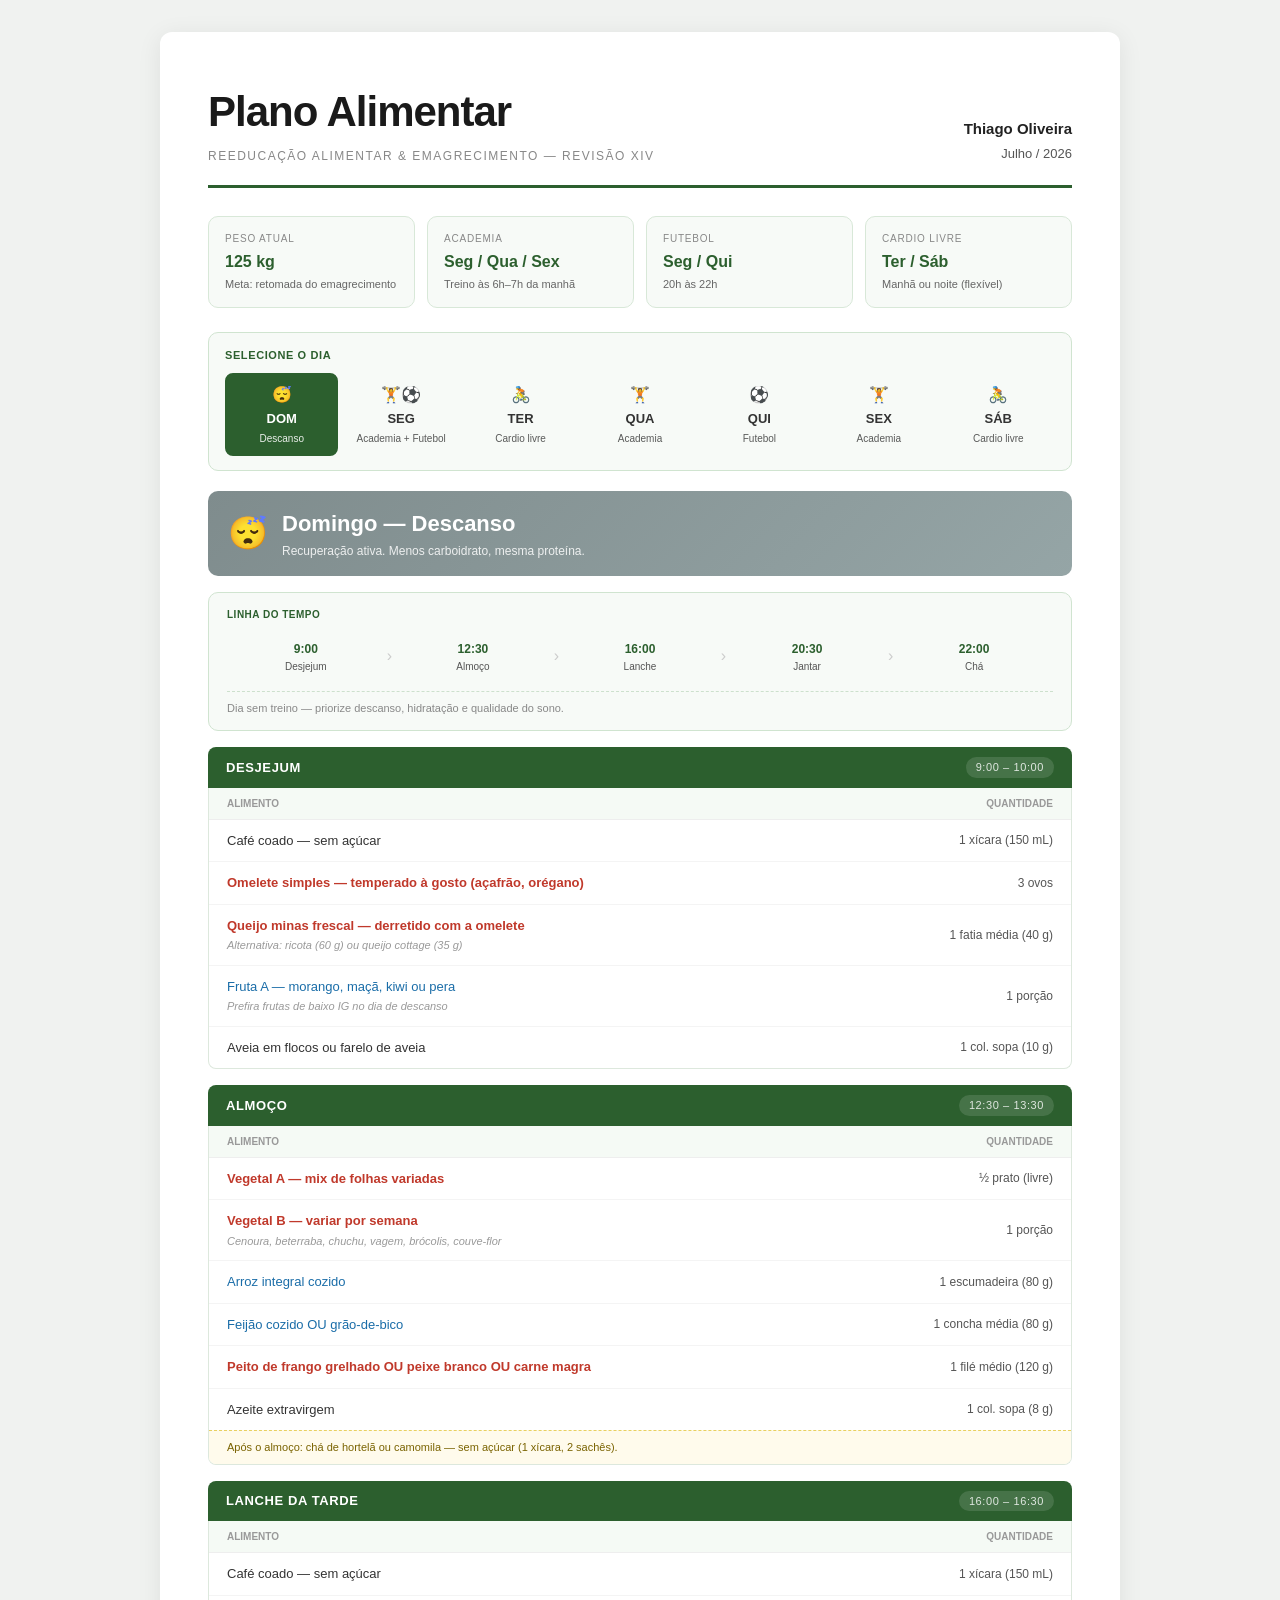
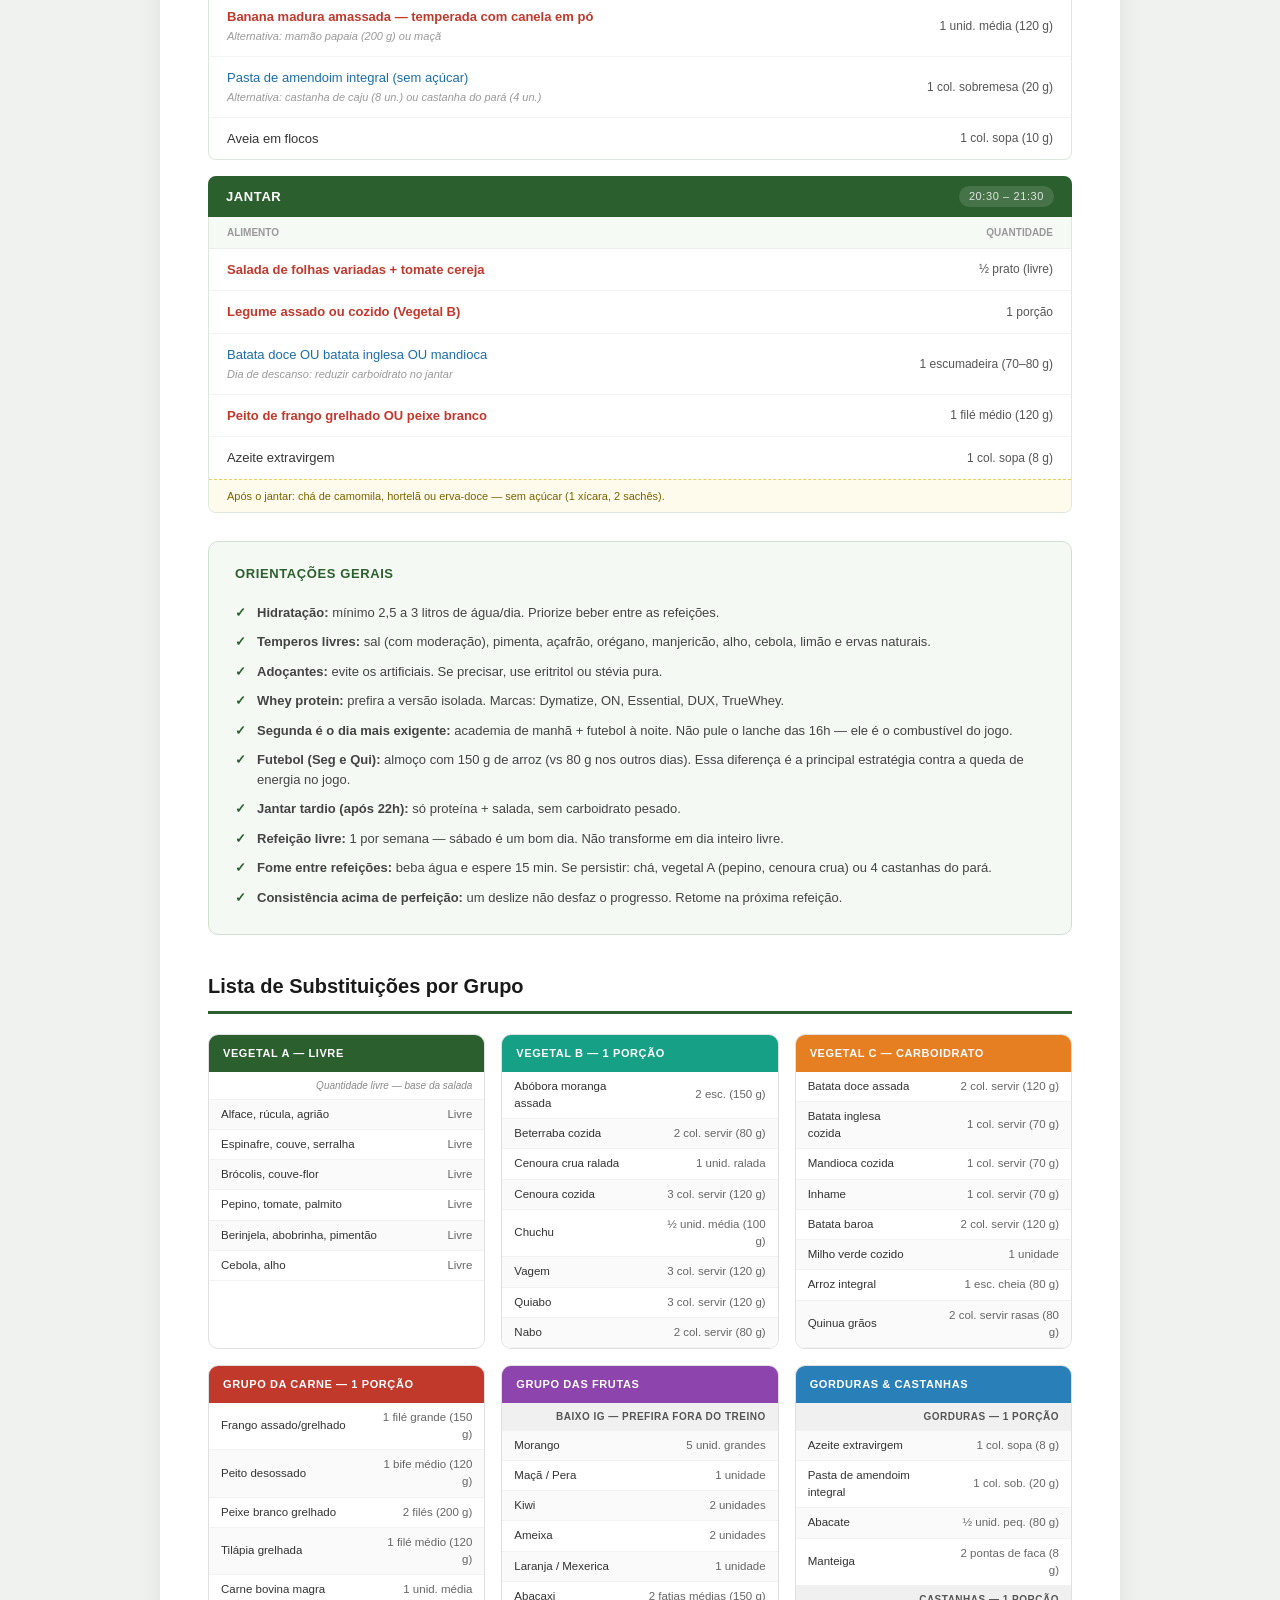
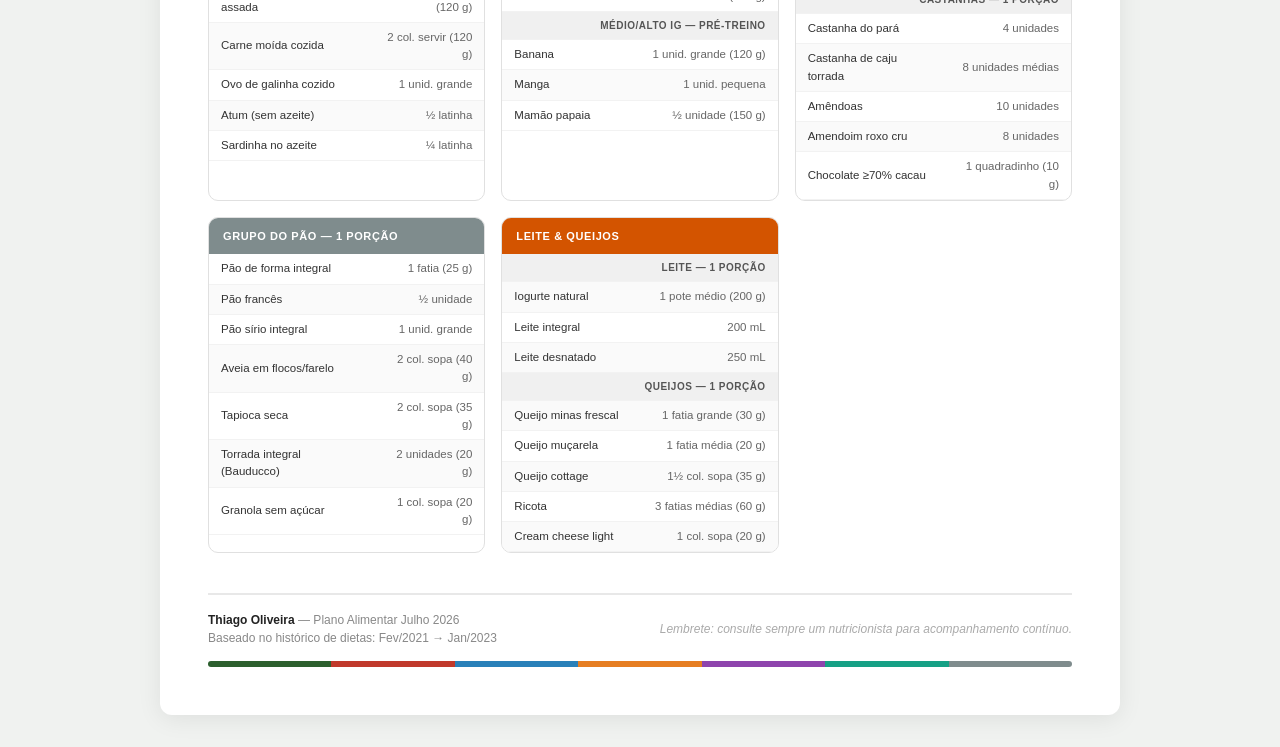
==== plano-alimentar-jul2026.html @ 93df1508 "feat(bitTier): update lock" ====
<!DOCTYPE html>
<html lang="pt-BR">
<head>
    <meta charset="UTF-8">
    <meta name="viewport" content="width=device-width, initial-scale=1.0">
    <title>Plano Alimentar – Thiago Oliveira – Julho 2026</title>
    <style>
        * { margin: 0; padding: 0; box-sizing: border-box; }

        body {
            font-family: 'Segoe UI', Arial, sans-serif;
            background: #f0f2f0;
            color: #333;
            line-height: 1.5;
        }

        .page {
            max-width: 960px;
            margin: 32px auto;
            background: #fff;
            padding: 48px;
            border-radius: 12px;
            box-shadow: 0 4px 24px rgba(0,0,0,0.08);
        }

        /* ── Header ── */
        .header {
            display: flex;
            justify-content: space-between;
            align-items: flex-end;
            padding-bottom: 20px;
            border-bottom: 3px solid #2c5f2e;
            margin-bottom: 28px;
        }
        .header h1 { font-size: 42px; font-weight: 800; color: #1a1a1a; letter-spacing: -1px; }
        .header .sub { font-size: 12px; color: #888; text-transform: uppercase; letter-spacing: 1.5px; margin-top: 4px; }
        .header-right { text-align: right; font-size: 13px; color: #555; line-height: 1.8; }
        .header-right strong { color: #222; font-size: 15px; }

        /* ── Info bar ── */
        .info-bar { display: grid; grid-template-columns: repeat(4, 1fr); gap: 12px; margin-bottom: 24px; }
        .info-card { background: #f7faf7; border: 1px solid #d8e8d8; border-radius: 10px; padding: 14px 16px; }
        .info-card .lbl { font-size: 10px; text-transform: uppercase; color: #888; letter-spacing: 0.8px; margin-bottom: 4px; }
        .info-card .val { font-size: 16px; font-weight: 700; color: #2c5f2e; }
        .info-card .val-sub { font-size: 11px; color: #666; margin-top: 2px; }

        /* ── Semana visual ── */
        .semana {
            background: #f7faf7;
            border: 1px solid #d0e4d0;
            border-radius: 10px;
            padding: 14px 16px;
            margin-bottom: 20px;
            font-size: 12px;
        }
        .semana-title { font-weight: 700; color: #2c5f2e; text-transform: uppercase; letter-spacing: 0.6px; margin-bottom: 10px; font-size: 11px; }
        .semana-grid { display: grid; grid-template-columns: repeat(7, 1fr); gap: 6px; }
        .semana-dia {
            text-align: center;
            padding: 8px 4px;
            border-radius: 8px;
            cursor: pointer;
            border: 2px solid transparent;
            transition: all 0.15s;
        }
        .semana-dia:hover { background: #e8f5e9; }
        .semana-dia.active { background: #2c5f2e; color: #fff; border-color: #2c5f2e; }
        .semana-dia.today:not(.active) { border-color: #2c5f2e; }
        .semana-dia .sd-nome { font-weight: 700; font-size: 13px; }
        .semana-dia .sd-tipo { font-size: 10px; margin-top: 2px; opacity: 0.8; }
        .semana-dia .sd-icon { font-size: 16px; margin-bottom: 2px; }
        .semana-dia.active .sd-tipo { opacity: 0.9; }

        /* ── Day plan ── */
        .day-plan { display: none; }
        .day-plan.active { display: block; }

        .day-header {
            display: flex;
            align-items: center;
            gap: 14px;
            padding: 16px 20px;
            border-radius: 10px;
            margin-bottom: 16px;
        }
        .day-header .dh-icon { font-size: 32px; }
        .day-header .dh-title { font-size: 22px; font-weight: 800; color: #fff; }
        .day-header .dh-sub { font-size: 12px; color: rgba(255,255,255,0.85); margin-top: 2px; }
        .bg-duplo   { background: linear-gradient(135deg, #1a3f1c, #c0392b); }
        .bg-academia { background: linear-gradient(135deg, #2c5f2e, #1a7a1c); }
        .bg-futebol  { background: linear-gradient(135deg, #e67e22, #c0392b); }
        .bg-cardio   { background: linear-gradient(135deg, #2980b9, #16a085); }
        .bg-descanso { background: linear-gradient(135deg, #7f8c8d, #95a5a6); }

        /* ── Timeline ── */
        .timeline {
            background: #f7faf7;
            border: 1px solid #d0e4d0;
            border-radius: 10px;
            padding: 14px 18px;
            margin-bottom: 16px;
            font-size: 11px;
        }
        .timeline-title { font-weight: 700; color: #2c5f2e; text-transform: uppercase; letter-spacing: 0.5px; margin-bottom: 10px; font-size: 10px; }
        .timeline-row { display: flex; align-items: stretch; flex-wrap: wrap; gap: 0; }
        .tl-item { flex: 1; min-width: 80px; text-align: center; padding: 8px 4px; }
        .tl-item .tl-hora { font-weight: 700; color: #2c5f2e; font-size: 12px; }
        .tl-item .tl-label { font-size: 10px; color: #555; margin-top: 2px; line-height: 1.3; }
        .tl-item.destaque { background: #fff3e0; border-radius: 8px; }
        .tl-item.destaque .tl-hora { color: #e67e22; }
        .tl-item.jogo { background: #fce4ec; border-radius: 8px; }
        .tl-item.jogo .tl-hora { color: #c0392b; }
        .tl-sep { display: flex; align-items: center; color: #ccc; font-size: 16px; padding: 0 2px; }
        .timeline-warn { margin-top: 10px; padding-top: 8px; border-top: 1px dashed #cde0cd; font-size: 11px; color: #888; }

        /* ── Section title ── */
        .sec-title {
            background: #2c5f2e;
            color: #fff;
            padding: 10px 18px;
            font-size: 13px;
            font-weight: 700;
            text-transform: uppercase;
            letter-spacing: 0.6px;
            border-radius: 8px 8px 0 0;
            margin-top: 16px;
            display: flex;
            justify-content: space-between;
            align-items: center;
        }
        .sec-title.laranja { background: #e67e22; }
        .sec-title.azul    { background: #1565a0; }
        .sec-title.escuro  { background: #1a3f1c; }
        .sec-title .timing {
            font-size: 11px; font-weight: 400; opacity: 0.85;
            background: rgba(255,255,255,0.15); padding: 2px 10px; border-radius: 12px;
        }

        /* ── Meal block ── */
        .meal { border: 1px solid #dde8dd; border-top: none; border-radius: 0 0 8px 8px; overflow: hidden; margin-bottom: 2px; }
        .meal table { width: 100%; border-collapse: collapse; }
        .meal table thead tr { background: #f5faf5; }
        .meal table th { font-size: 10px; text-transform: uppercase; color: #999; padding: 8px 18px; text-align: left; font-weight: 600; border-bottom: 1px solid #eee; }
        .meal table th.r { text-align: right; }
        .meal table td { padding: 11px 18px; font-size: 13px; border-bottom: 1px solid #f4f4f4; vertical-align: middle; }
        .meal table td.qty { text-align: right; color: #555; white-space: nowrap; font-size: 12px; }
        .meal table td.qty.destaque { color: #c0392b; font-weight: 700; }
        .meal table tbody tr:last-child td { border-bottom: none; }
        .meal table tbody tr:hover { background: #f9fdf9; }

        .hl  { color: #c0392b; font-weight: 600; }
        .alt { color: #1a6da8; }
        .opt { color: #999; font-style: italic; font-size: 11px; display: block; margin-top: 2px; }
        .badge {
            display: inline-block; font-size: 10px; font-weight: 700;
            background: rgba(255,255,255,0.25); color: #fff; padding: 1px 8px;
            border-radius: 10px; margin-left: 6px; vertical-align: middle;
            text-transform: uppercase; letter-spacing: 0.4px;
        }

        .note { font-size: 11px; color: #7a6300; background: #fffbec; border-top: 1px dashed #e8d060; padding: 8px 18px; }
        .note.green { color: #2c5f2e; background: #f0f9f0; border-top-color: #a0d0a0; }
        .note.orange { color: #7a4000; background: #fff3e0; border-top-color: #e8b060; }
        .note.red { color: #7a0000; background: #fff0f0; border-top-color: #e88080; }

        /* ── Obs ── */
        .obs { margin-top: 28px; background: #f4f9f4; border: 1px solid #cfe0cf; border-radius: 10px; padding: 22px 26px; }
        .obs h3 { font-size: 13px; font-weight: 700; text-transform: uppercase; color: #2c5f2e; letter-spacing: 0.6px; margin-bottom: 14px; }
        .obs ul { list-style: none; }
        .obs ul li { font-size: 13px; padding: 5px 0 5px 22px; position: relative; color: #444; }
        .obs ul li::before { content: "✓"; color: #2c5f2e; font-weight: 700; position: absolute; left: 0; }

        /* ── Substitutions ── */
        .subs { margin-top: 36px; }
        .subs h2 { font-size: 20px; font-weight: 800; color: #1a1a1a; padding-bottom: 10px; border-bottom: 3px solid #2c5f2e; margin-bottom: 20px; }
        .sub-grid { display: grid; grid-template-columns: repeat(3, 1fr); gap: 16px; }
        .sub-card { border: 1px solid #e0e0e0; border-radius: 10px; overflow: hidden; }
        .sub-head { padding: 10px 14px; font-weight: 700; font-size: 11px; text-transform: uppercase; letter-spacing: 0.6px; color: #fff; }
        .sub-head.g1 { background: #2c5f2e; }
        .sub-head.g2 { background: #16a085; }
        .sub-head.g3 { background: #e67e22; }
        .sub-head.g4 { background: #c0392b; }
        .sub-head.g5 { background: #8e44ad; }
        .sub-head.g6 { background: #2980b9; }
        .sub-head.g7 { background: #7f8c8d; }
        .sub-head.g8 { background: #d35400; }
        .sub-card table { width: 100%; border-collapse: collapse; }
        .sub-card table tr:nth-child(even) { background: #fafafa; }
        .sub-card table td { padding: 6px 12px; font-size: 11.5px; border-bottom: 1px solid #f2f2f2; }
        .sub-card table td:last-child { text-align: right; color: #666; }
        .sub-card table td.sect { background: #f0f0f0; font-weight: 700; font-size: 10px; text-transform: uppercase; color: #555; letter-spacing: 0.5px; }

        /* ── Footer ── */
        .footer { margin-top: 40px; padding-top: 16px; border-top: 2px solid #e8e8e8; display: flex; justify-content: space-between; align-items: center; font-size: 12px; color: #888; }
        .color-bar { display: flex; height: 6px; border-radius: 3px; overflow: hidden; margin-top: 14px; }
        .color-bar div { flex: 1; }

        @media print {
            .semana-grid { display: none; }
            .day-plan { display: block !important; }
            body { background: white; }
            .page { margin: 0; border-radius: 0; box-shadow: none; padding: 28px; }
        }
        @media (max-width: 640px) {
            .info-bar { grid-template-columns: repeat(2, 1fr); }
            .sub-grid { grid-template-columns: 1fr; }
            .page { padding: 20px; }
            .semana-grid { grid-template-columns: repeat(4, 1fr); }
        }
    </style>
</head>
<body>
<div class="page">

    <!-- Header -->
    <div class="header">
        <div>
            <h1>Plano Alimentar</h1>
            <p class="sub">Reeducação Alimentar &amp; Emagrecimento — Revisão XIV</p>
        </div>
        <div class="header-right">
            <strong>Thiago Oliveira</strong><br>
            Julho / 2026
        </div>
    </div>

    <!-- Info bar -->
    <div class="info-bar">
        <div class="info-card">
            <div class="lbl">Peso Atual</div>
            <div class="val">125 kg</div>
            <div class="val-sub">Meta: retomada do emagrecimento</div>
        </div>
        <div class="info-card">
            <div class="lbl">Academia</div>
            <div class="val">Seg / Qua / Sex</div>
            <div class="val-sub">Treino às 6h–7h da manhã</div>
        </div>
        <div class="info-card">
            <div class="lbl">Futebol</div>
            <div class="val">Seg / Qui</div>
            <div class="val-sub">20h às 22h</div>
        </div>
        <div class="info-card">
            <div class="lbl">Cardio livre</div>
            <div class="val">Ter / Sáb</div>
            <div class="val-sub">Manhã ou noite (flexível)</div>
        </div>
    </div>

    <!-- Seletor de dias -->
    <div class="semana">
        <div class="semana-title">Selecione o dia</div>
        <div class="semana-grid">
            <div class="semana-dia" id="btn-dom" onclick="showDay('dom', 0)">
                <div class="sd-icon">😴</div>
                <div class="sd-nome">DOM</div>
                <div class="sd-tipo">Descanso</div>
            </div>
            <div class="semana-dia" id="btn-seg" onclick="showDay('seg', 1)">
                <div class="sd-icon">🏋️⚽</div>
                <div class="sd-nome">SEG</div>
                <div class="sd-tipo">Academia + Futebol</div>
            </div>
            <div class="semana-dia" id="btn-ter" onclick="showDay('ter', 2)">
                <div class="sd-icon">🚴</div>
                <div class="sd-nome">TER</div>
                <div class="sd-tipo">Cardio livre</div>
            </div>
            <div class="semana-dia" id="btn-qua" onclick="showDay('qua', 3)">
                <div class="sd-icon">🏋️</div>
                <div class="sd-nome">QUA</div>
                <div class="sd-tipo">Academia</div>
            </div>
            <div class="semana-dia" id="btn-qui" onclick="showDay('qui', 4)">
                <div class="sd-icon">⚽</div>
                <div class="sd-nome">QUI</div>
                <div class="sd-tipo">Futebol</div>
            </div>
            <div class="semana-dia" id="btn-sex" onclick="showDay('sex', 5)">
                <div class="sd-icon">🏋️</div>
                <div class="sd-nome">SEX</div>
                <div class="sd-tipo">Academia</div>
            </div>
            <div class="semana-dia" id="btn-sab" onclick="showDay('sab', 6)">
                <div class="sd-icon">🚴</div>
                <div class="sd-nome">SÁB</div>
                <div class="sd-tipo">Cardio livre</div>
            </div>
        </div>
    </div>

    <!-- ═══════════════════════ DOMINGO — DESCANSO ═══════════════════════ -->
    <div id="dom" class="day-plan">
        <div class="day-header bg-descanso">
            <div class="dh-icon">😴</div>
            <div><div class="dh-title">Domingo — Descanso</div><div class="dh-sub">Recuperação ativa. Menos carboidrato, mesma proteína.</div></div>
        </div>

        <div class="timeline">
            <div class="timeline-title">Linha do tempo</div>
            <div class="timeline-row">
                <div class="tl-item"><div class="tl-hora">9:00</div><div class="tl-label">Desjejum</div></div>
                <div class="tl-sep">›</div>
                <div class="tl-item"><div class="tl-hora">12:30</div><div class="tl-label">Almoço</div></div>
                <div class="tl-sep">›</div>
                <div class="tl-item"><div class="tl-hora">16:00</div><div class="tl-label">Lanche</div></div>
                <div class="tl-sep">›</div>
                <div class="tl-item"><div class="tl-hora">20:30</div><div class="tl-label">Jantar</div></div>
                <div class="tl-sep">›</div>
                <div class="tl-item"><div class="tl-hora">22:00</div><div class="tl-label">Chá</div></div>
            </div>
            <div class="timeline-warn">Dia sem treino — priorize descanso, hidratação e qualidade do sono.</div>
        </div>

        <div class="sec-title">Desjejum<span class="timing">9:00 – 10:00</span></div>
        <div class="meal"><table>
            <thead><tr><th>Alimento</th><th class="r">Quantidade</th></tr></thead>
            <tbody>
                <tr><td>Café coado — sem açúcar</td><td class="qty">1 xícara (150 mL)</td></tr>
                <tr><td><span class="hl">Omelete simples — temperado à gosto (açafrão, orégano)</span></td><td class="qty">3 ovos</td></tr>
                <tr><td><span class="hl">Queijo minas frescal — derretido com a omelete</span><span class="opt">Alternativa: ricota (60 g) ou queijo cottage (35 g)</span></td><td class="qty">1 fatia média (40 g)</td></tr>
                <tr><td><span class="alt">Fruta A — morango, maçã, kiwi ou pera</span><span class="opt">Prefira frutas de baixo IG no dia de descanso</span></td><td class="qty">1 porção</td></tr>
                <tr><td>Aveia em flocos ou farelo de aveia</td><td class="qty">1 col. sopa (10 g)</td></tr>
            </tbody>
        </table></div>

        <div class="sec-title">Almoço<span class="timing">12:30 – 13:30</span></div>
        <div class="meal"><table>
            <thead><tr><th>Alimento</th><th class="r">Quantidade</th></tr></thead>
            <tbody>
                <tr><td><span class="hl">Vegetal A — mix de folhas variadas</span></td><td class="qty">½ prato (livre)</td></tr>
                <tr><td><span class="hl">Vegetal B — variar por semana</span><span class="opt">Cenoura, beterraba, chuchu, vagem, brócolis, couve-flor</span></td><td class="qty">1 porção</td></tr>
                <tr><td><span class="alt">Arroz integral cozido</span></td><td class="qty">1 escumadeira (80 g)</td></tr>
                <tr><td><span class="alt">Feijão cozido OU grão-de-bico</span></td><td class="qty">1 concha média (80 g)</td></tr>
                <tr><td><span class="hl">Peito de frango grelhado OU peixe branco OU carne magra</span></td><td class="qty">1 filé médio (120 g)</td></tr>
                <tr><td>Azeite extravirgem</td><td class="qty">1 col. sopa (8 g)</td></tr>
            </tbody>
        </table><div class="note">Após o almoço: chá de hortelã ou camomila — sem açúcar (1 xícara, 2 sachês).</div></div>

        <div class="sec-title">Lanche da Tarde<span class="timing">16:00 – 16:30</span></div>
        <div class="meal"><table>
            <thead><tr><th>Alimento</th><th class="r">Quantidade</th></tr></thead>
            <tbody>
                <tr><td>Café coado — sem açúcar</td><td class="qty">1 xícara (150 mL)</td></tr>
                <tr><td><span class="hl">Banana madura amassada — temperada com canela em pó</span><span class="opt">Alternativa: mamão papaia (200 g) ou maçã</span></td><td class="qty">1 unid. média (120 g)</td></tr>
                <tr><td><span class="alt">Pasta de amendoim integral (sem açúcar)</span><span class="opt">Alternativa: castanha de caju (8 un.) ou castanha do pará (4 un.)</span></td><td class="qty">1 col. sobremesa (20 g)</td></tr>
                <tr><td>Aveia em flocos</td><td class="qty">1 col. sopa (10 g)</td></tr>
            </tbody>
        </table></div>

        <div class="sec-title">Jantar<span class="timing">20:30 – 21:30</span></div>
        <div class="meal"><table>
            <thead><tr><th>Alimento</th><th class="r">Quantidade</th></tr></thead>
            <tbody>
                <tr><td><span class="hl">Salada de folhas variadas + tomate cereja</span></td><td class="qty">½ prato (livre)</td></tr>
                <tr><td><span class="hl">Legume assado ou cozido (Vegetal B)</span></td><td class="qty">1 porção</td></tr>
                <tr><td><span class="alt">Batata doce OU batata inglesa OU mandioca</span><span class="opt">Dia de descanso: reduzir carboidrato no jantar</span></td><td class="qty">1 escumadeira (70–80 g)</td></tr>
                <tr><td><span class="hl">Peito de frango grelhado OU peixe branco</span></td><td class="qty">1 filé médio (120 g)</td></tr>
                <tr><td>Azeite extravirgem</td><td class="qty">1 col. sopa (8 g)</td></tr>
            </tbody>
        </table><div class="note">Após o jantar: chá de camomila, hortelã ou erva-doce — sem açúcar (1 xícara, 2 sachês).</div></div>
    </div>

    <!-- ═══════════════════════ SEGUNDA — ACADEMIA + FUTEBOL ═══════════════════════ -->
    <div id="seg" class="day-plan">
        <div class="day-header bg-duplo">
            <div class="dh-icon">🏋️⚽</div>
            <div><div class="dh-title">Segunda — Academia + Futebol</div><div class="dh-sub">Dia duplo: maior gasto energético da semana. Não pule nenhuma refeição.</div></div>
        </div>

        <div class="timeline">
            <div class="timeline-title">Linha do tempo</div>
            <div class="timeline-row">
                <div class="tl-item"><div class="tl-hora">5:30</div><div class="tl-label">Pré-academia<br>banana + café</div></div>
                <div class="tl-sep">›</div>
                <div class="tl-item"><div class="tl-hora">6–7h</div><div class="tl-label">🏋️ Academia</div></div>
                <div class="tl-sep">›</div>
                <div class="tl-item"><div class="tl-hora">7:30</div><div class="tl-label">Desjejum<br>+ whey</div></div>
                <div class="tl-sep">›</div>
                <div class="tl-item destaque"><div class="tl-hora">12:30</div><div class="tl-label">Almoço<br>+carbo</div></div>
                <div class="tl-sep">›</div>
                <div class="tl-item"><div class="tl-hora">16:00</div><div class="tl-label">Lanche<br>completo</div></div>
                <div class="tl-sep">›</div>
                <div class="tl-item destaque"><div class="tl-hora">19:00</div><div class="tl-label">Top-up<br>só banana</div></div>
                <div class="tl-sep">›</div>
                <div class="tl-item jogo"><div class="tl-hora">20–22h</div><div class="tl-label">⚽ Futebol</div></div>
                <div class="tl-sep">›</div>
                <div class="tl-item"><div class="tl-hora">22:00</div><div class="tl-label">Pós-jogo<br>+ whey</div></div>
            </div>
            <div class="timeline-warn">⚠️ Nada sólido entre 19:30 e o fim do jogo. Resolve o histórico de comer perto do futebol.</div>
        </div>

        <div class="sec-title">Pré-Academia — antes de sair de casa<span class="timing">5:30</span></div>
        <div class="meal"><table>
            <thead><tr><th>Alimento</th><th class="r">Quantidade</th></tr></thead>
            <tbody>
                <tr><td>Café coado — sem açúcar</td><td class="qty">1 xícara (150 mL)</td></tr>
                <tr><td><span class="hl">Banana assada no micro-ondas — temperada com canela em pó</span></td><td class="qty">1 unid. média (120 g)</td></tr>
            </tbody>
        </table></div>

        <div class="sec-title escuro">Desjejum + Pós-Academia <span class="badge">refeição fundida</span><span class="timing">7:00 – 8:00</span></div>
        <div class="meal"><table>
            <thead><tr><th>Alimento</th><th class="r">Quantidade</th></tr></thead>
            <tbody>
                <tr><td>Café coado — sem açúcar</td><td class="qty">1 xícara (150 mL)</td></tr>
                <tr><td><span class="hl">Ovos mexidos ou omelete — temperados à gosto</span></td><td class="qty">3 ovos</td></tr>
                <tr><td><span class="hl">Queijo minas frescal ou muçarela — derretido com os ovos</span></td><td class="qty">1 fatia média (40 g)</td></tr>
                <tr><td><span class="alt">Whey Protein Isolado — misturado na aveia com água</span><span class="opt">Marcas: Dymatize, ON, Essential, DUX, TrueWhey</span></td><td class="qty">30 g (1 dose)</td></tr>
                <tr><td>Aveia em flocos</td><td class="qty">1 col. sopa (10 g)</td></tr>
                <tr><td><span class="alt">Pão 100% integral (feito na torradeira)</span></td><td class="qty">1 fatia (25 g)</td></tr>
            </tbody>
        </table><div class="note green">Ovos + queijo + whey = ~55 g de proteína. Suficiente para fechar a janela anabólica da academia e sustentar até o almoço.</div></div>

        <div class="sec-title">Almoço — carbo reforçado para o futebol<span class="timing">12:30 – 13:30</span></div>
        <div class="meal"><table>
            <thead><tr><th>Alimento</th><th class="r">Quantidade</th></tr></thead>
            <tbody>
                <tr><td><span class="hl">Vegetal A — mix de folhas variadas</span></td><td class="qty">½ prato (livre)</td></tr>
                <tr><td><span class="hl">Vegetal B — variar por semana</span></td><td class="qty">1 porção</td></tr>
                <tr><td><span class="alt">Arroz integral cozido</span><span class="opt">Porção maior — é a principal janela para carregar glicogênio pro futebol (7h antes do jogo)</span></td><td class="qty destaque">2 escumadeiras (150 g)</td></tr>
                <tr><td><span class="alt">Feijão cozido (grão + caldo)</span></td><td class="qty">1 concha média (80 g)</td></tr>
                <tr><td><span class="hl">Peito de frango grelhado OU peixe branco</span><span class="opt">Variar proteína ao longo da semana</span></td><td class="qty">1 filé grande (150 g)</td></tr>
                <tr><td>Azeite extravirgem</td><td class="qty">1 col. sopa (8 g)</td></tr>
            </tbody>
        </table><div class="note">Após o almoço: chá de hortelã ou camomila. Hoje é o dia de mais gasto — o almoço reforçado é fundamental.</div></div>

        <div class="sec-title">Lanche — 4h antes do futebol<span class="timing">16:00 – 16:30</span></div>
        <div class="meal"><table>
            <thead><tr><th>Alimento</th><th class="r">Quantidade</th></tr></thead>
            <tbody>
                <tr><td>Café coado — sem açúcar</td><td class="qty">1 xícara (150 mL)</td></tr>
                <tr><td><span class="hl">Banana madura amassada — temperada com canela em pó</span></td><td class="qty">1 unid. média (120 g)</td></tr>
                <tr><td><span class="alt">Pasta de amendoim integral</span><span class="opt">Gordura boa para energia de longa duração — importante para aguentar 2h de jogo</span></td><td class="qty">1 col. sobremesa (20 g)</td></tr>
                <tr><td>Aveia em flocos</td><td class="qty">1 col. sopa (10 g)</td></tr>
            </tbody>
        </table><div class="note">Última refeição completa do dia. Não pule — é ela que sustenta a energia até o início do jogo.</div></div>

        <div class="sec-title laranja">Top-up pré-futebol — só banana<span class="timing">19:00 – 19:15</span></div>
        <div class="meal"><table>
            <thead><tr><th>Alimento</th><th class="r">Quantidade</th></tr></thead>
            <tbody>
                <tr><td>Café coado — sem açúcar <span class="opt">Opcional — cafeína melhora o rendimento</span></td><td class="qty">1 xícara pequena (100 mL)</td></tr>
                <tr><td><span class="hl">Banana madura</span><span class="opt">Só isso. É o suficiente para levantar a glicose sem pesar no estômago.</span></td><td class="qty">1 unid. pequena (90 g)</td></tr>
            </tbody>
        </table><div class="note orange"><strong>Pare aqui.</strong> Nada mais até o fim do jogo. A vontade de comer antes de jogar é ansiosa, não fisiológica — a banana já cuidou do combustível.</div></div>

        <div class="sec-title azul">Durante o Futebol<span class="timing">20:00 – 22:00</span></div>
        <div class="meal"><table>
            <thead><tr><th>Alimento</th><th class="r">Quantidade</th></tr></thead>
            <tbody>
                <tr><td><strong>Água</strong><span class="opt">Tome nos intervalos e pausas. Desidratação é a principal causa de cãibra e queda de rendimento.</span></td><td class="qty">500–800 mL</td></tr>
                <tr><td>Água de coco natural <span class="opt">Opcional no intervalo — reposição de eletrólitos. Use se sentir câimbra ou muito calor.</span></td><td class="qty">200 mL (se necessário)</td></tr>
            </tbody>
        </table></div>

        <div class="sec-title escuro">Pós-Jogo — recuperação leve <span class="badge">sem carbo pesado</span><span class="timing">22:00 – 22:45</span></div>
        <div class="meal"><table>
            <thead><tr><th>Alimento</th><th class="r">Quantidade</th></tr></thead>
            <tbody>
                <tr><td><span class="alt">Whey Protein Isolado — com água</span><span class="opt">Tome assim que chegar em casa — o músculo precisa agora.</span></td><td class="qty">30 g + 250 mL água</td></tr>
                <tr><td><span class="hl">Salada de folhas variadas + tomate cereja</span></td><td class="qty">½ prato (livre)</td></tr>
                <tr><td><span class="hl">Peito de frango grelhado OU atum (sem azeite) OU 2 ovos cozidos</span></td><td class="qty">1 filé médio (120 g)</td></tr>
                <tr><td>Azeite extravirgem</td><td class="qty">1 col. sopa (8 g)</td></tr>
            </tbody>
        </table><div class="note green">Sem arroz, sem batata, sem pão após 22h. O carbo agora seria armazenado como gordura — proteína + salada é o suficiente para recuperar e dormir bem.</div></div>

        <div class="sec-title">Antes de dormir<span class="timing">22:45 – 23:00</span></div>
        <div class="meal"><table>
            <tbody>
                <tr><td>Chá de camomila, hortelã ou erva-doce — sem açúcar<span class="opt">Baixa a adrenalina do jogo e facilita o sono — essencial para a recuperação muscular.</span></td><td class="qty">1 xícara (2 sachês)</td></tr>
            </tbody>
        </table></div>
    </div>

    <!-- ═══════════════════════ TERÇA — CARDIO LIVRE ═══════════════════════ -->
    <div id="ter" class="day-plan">
        <div class="day-header bg-cardio">
            <div class="dh-icon">🚴</div>
            <div><div class="dh-title">Terça — Cardio Livre</div><div class="dh-sub">Elíptico ou outra atividade moderada. Plano abaixo assume cardio pela manhã — ajuste o pré/pós se for à noite.</div></div>
        </div>

        <div class="timeline">
            <div class="timeline-title">Linha do tempo — cardio pela manhã</div>
            <div class="timeline-row">
                <div class="tl-item destaque"><div class="tl-hora">Antes</div><div class="tl-label">Pré-cardio<br>banana + café</div></div>
                <div class="tl-sep">›</div>
                <div class="tl-item jogo"><div class="tl-hora">Cardio</div><div class="tl-label">🚴 Atividade<br>moderada</div></div>
                <div class="tl-sep">›</div>
                <div class="tl-item"><div class="tl-hora">Logo após</div><div class="tl-label">Desjejum<br>/ Pós-cardio</div></div>
                <div class="tl-sep">›</div>
                <div class="tl-item"><div class="tl-hora">12:30</div><div class="tl-label">Almoço</div></div>
                <div class="tl-sep">›</div>
                <div class="tl-item"><div class="tl-hora">16:00</div><div class="tl-label">Lanche</div></div>
                <div class="tl-sep">›</div>
                <div class="tl-item"><div class="tl-hora">20:30</div><div class="tl-label">Jantar</div></div>
            </div>
            <div class="timeline-warn">Se o cardio for à noite: faça o pré-cardio 40–60 min antes do treino e siga o modelo da quinta-feira para o restante do dia.</div>
        </div>

        <div class="sec-title">Pré-Cardio — antes de sair<span class="timing">Conforme horário do treino</span></div>
        <div class="meal"><table>
            <thead><tr><th>Alimento</th><th class="r">Quantidade</th></tr></thead>
            <tbody>
                <tr><td>Café coado — sem açúcar</td><td class="qty">1 xícara (150 mL)</td></tr>
                <tr><td><span class="hl">Banana assada no micro-ondas — temperada com canela em pó</span></td><td class="qty">1 unid. média (120 g)</td></tr>
            </tbody>
        </table><div class="note">Se o cardio for à noite: faça este pré-treino 40–60 min antes e siga a estrutura da quinta-feira para o restante do dia.</div></div>

        <div class="sec-title">Desjejum / Pós-Cardio<span class="timing">Logo após o treino</span></div>
        <div class="meal"><table>
            <thead><tr><th>Alimento</th><th class="r">Quantidade</th></tr></thead>
            <tbody>
                <tr><td>Café coado — sem açúcar</td><td class="qty">1 xícara (150 mL)</td></tr>
                <tr><td><span class="hl">Ovos mexidos ou omelete — temperados à gosto</span></td><td class="qty">3 ovos</td></tr>
                <tr><td><span class="hl">Queijo minas frescal — derretido com os ovos</span></td><td class="qty">1 fatia média (40 g)</td></tr>
                <tr><td><span class="alt">Pão 100% integral (feito na torradeira)</span><span class="opt">Alternativa: tapioca seca (45 g)</span></td><td class="qty">1 fatia (25 g)</td></tr>
                <tr><td>Aveia em flocos</td><td class="qty">1 col. sopa (10 g)</td></tr>
            </tbody>
        </table><div class="note">Cardio leve não exige whey no pós-treino — os ovos + queijo são suficientes. Se a sessão for intensa (>45 min de alta intensidade), adicione ½ dose de whey (15 g) misturado na aveia.</div></div>

        <div class="sec-title">Almoço<span class="timing">12:30 – 13:30</span></div>
        <div class="meal"><table>
            <thead><tr><th>Alimento</th><th class="r">Quantidade</th></tr></thead>
            <tbody>
                <tr><td><span class="hl">Vegetal A — mix de folhas variadas</span></td><td class="qty">½ prato (livre)</td></tr>
                <tr><td><span class="hl">Vegetal B — variar por semana</span></td><td class="qty">1 porção</td></tr>
                <tr><td><span class="alt">Arroz integral cozido</span></td><td class="qty">1 escumadeira (80 g)</td></tr>
                <tr><td><span class="alt">Feijão cozido (grão + caldo)</span></td><td class="qty">1 concha média (80 g)</td></tr>
                <tr><td><span class="hl">Peito de frango grelhado OU peixe branco OU carne magra</span></td><td class="qty">1 filé grande (150 g)</td></tr>
                <tr><td>Azeite extravirgem</td><td class="qty">1 col. sopa (8 g)</td></tr>
            </tbody>
        </table><div class="note">Após o almoço: chá de hortelã ou camomila — sem açúcar.</div></div>

        <div class="sec-title">Lanche da Tarde<span class="timing">16:00 – 16:30</span></div>
        <div class="meal"><table>
            <thead><tr><th>Alimento</th><th class="r">Quantidade</th></tr></thead>
            <tbody>
                <tr><td>Iogurte natural 100% <span class="opt">Danone Natural Integral, Grego sem açúcar</span></td><td class="qty">1 pote médio (200 g)</td></tr>
                <tr><td><span class="hl">Frutas vermelhas — morango, amora ou mirtilo</span></td><td class="qty">½ xícara (80 g)</td></tr>
                <tr><td>Aveia em flocos</td><td class="qty">1 col. sopa (10 g)</td></tr>
            </tbody>
        </table></div>

        <div class="sec-title">Jantar<span class="timing">20:30 – 21:30</span></div>
        <div class="meal"><table>
            <thead><tr><th>Alimento</th><th class="r">Quantidade</th></tr></thead>
            <tbody>
                <tr><td><span class="hl">Salada de folhas variadas + tomate cereja</span></td><td class="qty">½ prato (livre)</td></tr>
                <tr><td><span class="hl">Legume assado ou cozido (Vegetal B)</span></td><td class="qty">1 porção</td></tr>
                <tr><td><span class="alt">Batata doce assada com ervas</span><span class="opt">Alternativa: mandioca (70 g) ou batata inglesa (70 g)</span></td><td class="qty">2 escumadeiras (120 g)</td></tr>
                <tr><td><span class="hl">Peito de frango grelhado OU peixe branco</span></td><td class="qty">1 filé médio (120 g)</td></tr>
                <tr><td>Azeite extravirgem</td><td class="qty">1 col. sopa (8 g)</td></tr>
            </tbody>
        </table><div class="note">Após o jantar: chá de camomila, hortelã ou erva-doce — sem açúcar (1 xícara, 2 sachês).</div></div>
    </div>

    <!-- ═══════════════════════ QUARTA — ACADEMIA ═══════════════════════ -->
    <div id="qua" class="day-plan">
        <div class="day-header bg-academia">
            <div class="dh-icon">🏋️</div>
            <div><div class="dh-title">Quarta — Academia</div><div class="dh-sub">Treino matinal. Desjejum e pós-treino fundidos em uma só refeição.</div></div>
        </div>

        <div class="timeline">
            <div class="timeline-title">Linha do tempo</div>
            <div class="timeline-row">
                <div class="tl-item destaque"><div class="tl-hora">5:30</div><div class="tl-label">Pré-academia<br>banana + café</div></div>
                <div class="tl-sep">›</div>
                <div class="tl-item jogo"><div class="tl-hora">6–7h</div><div class="tl-label">🏋️ Academia</div></div>
                <div class="tl-sep">›</div>
                <div class="tl-item"><div class="tl-hora">7:30</div><div class="tl-label">Desjejum<br>+ whey</div></div>
                <div class="tl-sep">›</div>
                <div class="tl-item"><div class="tl-hora">12:30</div><div class="tl-label">Almoço</div></div>
                <div class="tl-sep">›</div>
                <div class="tl-item"><div class="tl-hora">16:00</div><div class="tl-label">Lanche<br>(opcional)</div></div>
                <div class="tl-sep">›</div>
                <div class="tl-item"><div class="tl-hora">20:30</div><div class="tl-label">Jantar</div></div>
            </div>
        </div>

        <div class="sec-title">Pré-Academia — antes de sair de casa<span class="timing">5:30</span></div>
        <div class="meal"><table>
            <thead><tr><th>Alimento</th><th class="r">Quantidade</th></tr></thead>
            <tbody>
                <tr><td>Café coado — sem açúcar</td><td class="qty">1 xícara (150 mL)</td></tr>
                <tr><td><span class="hl">Banana assada no micro-ondas — temperada com canela em pó</span></td><td class="qty">1 unid. média (120 g)</td></tr>
            </tbody>
        </table></div>

        <div class="sec-title escuro">Desjejum + Pós-Academia <span class="badge">refeição fundida</span><span class="timing">7:00 – 8:00</span></div>
        <div class="meal"><table>
            <thead><tr><th>Alimento</th><th class="r">Quantidade</th></tr></thead>
            <tbody>
                <tr><td>Café coado — sem açúcar</td><td class="qty">1 xícara (150 mL)</td></tr>
                <tr><td><span class="hl">Ovos mexidos ou omelete — temperados à gosto</span></td><td class="qty">3 ovos</td></tr>
                <tr><td><span class="hl">Queijo minas frescal ou muçarela — derretido com os ovos</span></td><td class="qty">1 fatia média (40 g)</td></tr>
                <tr><td><span class="alt">Whey Protein Isolado — misturado na aveia com água</span><span class="opt">Marcas: Dymatize, ON, Essential, DUX, TrueWhey</span></td><td class="qty">30 g (1 dose)</td></tr>
                <tr><td>Aveia em flocos</td><td class="qty">1 col. sopa (10 g)</td></tr>
                <tr><td><span class="alt">Pão 100% integral (feito na torradeira)</span><span class="opt">Alternativa: tapioca seca (45 g)</span></td><td class="qty">1 fatia (25 g)</td></tr>
            </tbody>
        </table><div class="note green">~55 g de proteína nessa refeição. Suficiente para fechar a janela anabólica.</div></div>

        <div class="sec-title">Almoço<span class="timing">12:30 – 13:30</span></div>
        <div class="meal"><table>
            <thead><tr><th>Alimento</th><th class="r">Quantidade</th></tr></thead>
            <tbody>
                <tr><td><span class="hl">Vegetal A — mix de folhas variadas</span></td><td class="qty">½ prato (livre)</td></tr>
                <tr><td><span class="hl">Vegetal B — variar por semana</span></td><td class="qty">1 porção</td></tr>
                <tr><td><span class="alt">Arroz integral cozido</span></td><td class="qty">1 escumadeira (80 g)</td></tr>
                <tr><td><span class="alt">Feijão cozido (grão + caldo)</span></td><td class="qty">1 concha média (80 g)</td></tr>
                <tr><td><span class="hl">Peito de frango grelhado OU peixe branco</span><span class="opt">Variar: frango 2–3×/sem, peixe 2×/sem, carne magra 1×/sem</span></td><td class="qty">1 filé grande (150 g)</td></tr>
                <tr><td>Azeite extravirgem</td><td class="qty">1 col. sopa (8 g)</td></tr>
            </tbody>
        </table><div class="note">Após o almoço: chá de hortelã ou camomila — sem açúcar.</div></div>

        <div class="sec-title">Lanche da Tarde<span class="timing">16:00 – 17:00 | opcional</span></div>
        <div class="meal"><table>
            <thead><tr><th>Alimento</th><th class="r">Quantidade</th></tr></thead>
            <tbody>
                <tr><td>Iogurte natural 100%</td><td class="qty">1 pote médio (200 g)</td></tr>
                <tr><td><span class="hl">Frutas vermelhas — morango, amora ou mirtilo</span></td><td class="qty">½ xícara (80 g)</td></tr>
                <tr><td>Aveia em flocos</td><td class="qty">1 col. sopa (10 g)</td></tr>
            </tbody>
        </table><div class="note">Opcional. Se não sentir fome, vá direto ao jantar.</div></div>

        <div class="sec-title">Jantar<span class="timing">20:30 – 21:30</span></div>
        <div class="meal"><table>
            <thead><tr><th>Alimento</th><th class="r">Quantidade</th></tr></thead>
            <tbody>
                <tr><td><span class="hl">Salada de folhas variadas + tomate cereja</span></td><td class="qty">½ prato (livre)</td></tr>
                <tr><td><span class="hl">Legume assado ou cozido (Vegetal B)</span></td><td class="qty">1 porção</td></tr>
                <tr><td><span class="alt">Batata doce assada com ervas</span><span class="opt">Alternativa: mandioca (70 g) ou batata inglesa (70 g)</span></td><td class="qty">2 escumadeiras (120–150 g)</td></tr>
                <tr><td><span class="hl">Peito de frango grelhado OU peixe branco</span></td><td class="qty">1 filé médio (120 g)</td></tr>
                <tr><td>Azeite extravirgem</td><td class="qty">1 col. sopa (8 g)</td></tr>
            </tbody>
        </table><div class="note">Após o jantar: chá de camomila, hortelã ou erva-doce — sem açúcar.</div></div>
    </div>

    <!-- ═══════════════════════ QUINTA — FUTEBOL ═══════════════════════ -->
    <div id="qui" class="day-plan">
        <div class="day-header bg-futebol">
            <div class="dh-icon">⚽</div>
            <div><div class="dh-title">Quinta — Futebol</div><div class="dh-sub">Jogo das 20h às 22h. Carbo reforçado no almoço, sem refeição sólida após 19:30.</div></div>
        </div>

        <div class="timeline">
            <div class="timeline-title">Linha do tempo</div>
            <div class="timeline-row">
                <div class="tl-item"><div class="tl-hora">8:30</div><div class="tl-label">Desjejum<br>normal</div></div>
                <div class="tl-sep">›</div>
                <div class="tl-item destaque"><div class="tl-hora">12:30</div><div class="tl-label">Almoço<br>+carbo</div></div>
                <div class="tl-sep">›</div>
                <div class="tl-item"><div class="tl-hora">16:00</div><div class="tl-label">Lanche<br>completo</div></div>
                <div class="tl-sep">›</div>
                <div class="tl-item destaque"><div class="tl-hora">19:00</div><div class="tl-label">Top-up<br>só banana</div></div>
                <div class="tl-sep">›</div>
                <div class="tl-item jogo"><div class="tl-hora">20–22h</div><div class="tl-label">⚽ Futebol</div></div>
                <div class="tl-sep">›</div>
                <div class="tl-item"><div class="tl-hora">22:00</div><div class="tl-label">Pós-jogo<br>leve</div></div>
            </div>
            <div class="timeline-warn">⚠️ Nada sólido entre 19:30 e o fim do jogo.</div>
        </div>

        <div class="sec-title">Desjejum<span class="timing">8:30 – 9:30</span></div>
        <div class="meal"><table>
            <thead><tr><th>Alimento</th><th class="r">Quantidade</th></tr></thead>
            <tbody>
                <tr><td>Café coado — sem açúcar</td><td class="qty">1 xícara (150 mL)</td></tr>
                <tr><td><span class="hl">Ovos mexidos ou omelete — temperados à gosto</span></td><td class="qty">3 ovos</td></tr>
                <tr><td><span class="hl">Queijo minas frescal ou muçarela — derretido com os ovos</span></td><td class="qty">1 fatia média (40 g)</td></tr>
                <tr><td><span class="alt">Pão 100% integral (feito na torradeira)</span></td><td class="qty">1 fatia (25 g)</td></tr>
                <tr><td>Aveia em flocos</td><td class="qty">1 col. sopa (10 g)</td></tr>
            </tbody>
        </table><div class="note">Sem whey no desjejum — hoje o shake vai no pós-jogo (22h).</div></div>

        <div class="sec-title">Almoço — carbo reforçado para o futebol<span class="timing">12:30 – 13:30</span></div>
        <div class="meal"><table>
            <thead><tr><th>Alimento</th><th class="r">Quantidade</th></tr></thead>
            <tbody>
                <tr><td><span class="hl">Vegetal A — mix de folhas variadas</span></td><td class="qty">½ prato (livre)</td></tr>
                <tr><td><span class="hl">Vegetal B — variar por semana</span></td><td class="qty">1 porção</td></tr>
                <tr><td><span class="alt">Arroz integral cozido</span><span class="opt">Porção maior — janela de 7h para carregar glicogênio muscular antes do jogo</span></td><td class="qty destaque">2 escumadeiras (150 g)</td></tr>
                <tr><td><span class="alt">Feijão cozido (grão + caldo)</span></td><td class="qty">1 concha média (80 g)</td></tr>
                <tr><td><span class="hl">Peito de frango grelhado OU peixe branco</span></td><td class="qty">1 filé grande (150 g)</td></tr>
                <tr><td>Azeite extravirgem</td><td class="qty">1 col. sopa (8 g)</td></tr>
            </tbody>
        </table><div class="note">Após o almoço: chá de hortelã ou camomila.</div></div>

        <div class="sec-title">Lanche — 4h antes do jogo<span class="timing">16:00 – 16:30</span></div>
        <div class="meal"><table>
            <thead><tr><th>Alimento</th><th class="r">Quantidade</th></tr></thead>
            <tbody>
                <tr><td>Café coado — sem açúcar</td><td class="qty">1 xícara (150 mL)</td></tr>
                <tr><td><span class="hl">Banana madura amassada — temperada com canela em pó</span></td><td class="qty">1 unid. média (120 g)</td></tr>
                <tr><td><span class="alt">Pasta de amendoim integral</span></td><td class="qty">1 col. sobremesa (20 g)</td></tr>
                <tr><td>Aveia em flocos</td><td class="qty">1 col. sopa (10 g)</td></tr>
            </tbody>
        </table><div class="note">Última refeição completa. Não pule — é ela que sustenta até o jogo.</div></div>

        <div class="sec-title laranja">Top-up pré-futebol — só banana<span class="timing">19:00 – 19:15</span></div>
        <div class="meal"><table>
            <tbody>
                <tr><td>Café coado — sem açúcar <span class="opt">Opcional</span></td><td class="qty">1 xícara pequena (100 mL)</td></tr>
                <tr><td><span class="hl">Banana madura</span></td><td class="qty">1 unid. pequena (90 g)</td></tr>
            </tbody>
        </table><div class="note orange"><strong>Pare aqui.</strong> Nada mais até o fim do jogo.</div></div>

        <div class="sec-title azul">Durante o Futebol<span class="timing">20:00 – 22:00</span></div>
        <div class="meal"><table>
            <tbody>
                <tr><td><strong>Água</strong></td><td class="qty">500–800 mL</td></tr>
                <tr><td>Água de coco natural <span class="opt">Opcional no intervalo — eletrólitos</span></td><td class="qty">200 mL (se necessário)</td></tr>
            </tbody>
        </table></div>

        <div class="sec-title escuro">Pós-Jogo — recuperação leve <span class="badge">sem carbo pesado</span><span class="timing">22:00 – 22:45</span></div>
        <div class="meal"><table>
            <tbody>
                <tr><td><span class="alt">Whey Protein Isolado — com água</span></td><td class="qty">30 g + 250 mL água</td></tr>
                <tr><td><span class="hl">Salada de folhas variadas + tomate cereja</span></td><td class="qty">½ prato (livre)</td></tr>
                <tr><td><span class="hl">Peito de frango grelhado OU atum (sem azeite) OU 2 ovos cozidos</span></td><td class="qty">1 filé médio (120 g)</td></tr>
                <tr><td>Azeite extravirgem</td><td class="qty">1 col. sopa (8 g)</td></tr>
            </tbody>
        </table><div class="note green">Sem arroz, batata ou pão após 22h. Proteína + salada é o suficiente para recuperar e dormir bem.</div></div>

        <div class="sec-title">Antes de dormir<span class="timing">22:45 – 23:00</span></div>
        <div class="meal"><table>
            <tbody>
                <tr><td>Chá de camomila, hortelã ou erva-doce — sem açúcar<span class="opt">Baixa a adrenalina e facilita o sono.</span></td><td class="qty">1 xícara (2 sachês)</td></tr>
            </tbody>
        </table></div>
    </div>

    <!-- ═══════════════════════ SEXTA — ACADEMIA ═══════════════════════ -->
    <div id="sex" class="day-plan">
        <div class="day-header bg-academia">
            <div class="dh-icon">🏋️</div>
            <div><div class="dh-title">Sexta — Academia</div><div class="dh-sub">Treino matinal. Mesmo protocolo da quarta-feira.</div></div>
        </div>

        <div class="timeline">
            <div class="timeline-title">Linha do tempo</div>
            <div class="timeline-row">
                <div class="tl-item destaque"><div class="tl-hora">5:30</div><div class="tl-label">Pré-academia<br>banana + café</div></div>
                <div class="tl-sep">›</div>
                <div class="tl-item jogo"><div class="tl-hora">6–7h</div><div class="tl-label">🏋️ Academia</div></div>
                <div class="tl-sep">›</div>
                <div class="tl-item"><div class="tl-hora">7:30</div><div class="tl-label">Desjejum<br>+ whey</div></div>
                <div class="tl-sep">›</div>
                <div class="tl-item"><div class="tl-hora">12:30</div><div class="tl-label">Almoço</div></div>
                <div class="tl-sep">›</div>
                <div class="tl-item"><div class="tl-hora">16:00</div><div class="tl-label">Lanche<br>(opcional)</div></div>
                <div class="tl-sep">›</div>
                <div class="tl-item"><div class="tl-hora">20:30</div><div class="tl-label">Jantar</div></div>
            </div>
        </div>

        <div class="sec-title">Pré-Academia — antes de sair de casa<span class="timing">5:30</span></div>
        <div class="meal"><table>
            <tbody>
                <tr><td>Café coado — sem açúcar</td><td class="qty">1 xícara (150 mL)</td></tr>
                <tr><td><span class="hl">Banana assada no micro-ondas — temperada com canela em pó</span></td><td class="qty">1 unid. média (120 g)</td></tr>
            </tbody>
        </table></div>

        <div class="sec-title escuro">Desjejum + Pós-Academia <span class="badge">refeição fundida</span><span class="timing">7:00 – 8:00</span></div>
        <div class="meal"><table>
            <thead><tr><th>Alimento</th><th class="r">Quantidade</th></tr></thead>
            <tbody>
                <tr><td>Café coado — sem açúcar</td><td class="qty">1 xícara (150 mL)</td></tr>
                <tr><td><span class="hl">Ovos mexidos ou omelete — temperados à gosto</span></td><td class="qty">3 ovos</td></tr>
                <tr><td><span class="hl">Queijo minas frescal ou muçarela — derretido com os ovos</span></td><td class="qty">1 fatia média (40 g)</td></tr>
                <tr><td><span class="alt">Whey Protein Isolado — misturado na aveia com água</span></td><td class="qty">30 g (1 dose)</td></tr>
                <tr><td>Aveia em flocos</td><td class="qty">1 col. sopa (10 g)</td></tr>
                <tr><td><span class="alt">Pão 100% integral (feito na torradeira)</span></td><td class="qty">1 fatia (25 g)</td></tr>
            </tbody>
        </table></div>

        <div class="sec-title">Almoço<span class="timing">12:30 – 13:30</span></div>
        <div class="meal"><table>
            <thead><tr><th>Alimento</th><th class="r">Quantidade</th></tr></thead>
            <tbody>
                <tr><td><span class="hl">Vegetal A — mix de folhas variadas</span></td><td class="qty">½ prato (livre)</td></tr>
                <tr><td><span class="hl">Vegetal B — variar por semana</span></td><td class="qty">1 porção</td></tr>
                <tr><td><span class="alt">Arroz integral cozido</span></td><td class="qty">1 escumadeira (80 g)</td></tr>
                <tr><td><span class="alt">Feijão cozido (grão + caldo)</span></td><td class="qty">1 concha média (80 g)</td></tr>
                <tr><td><span class="hl">Peito de frango grelhado OU peixe branco</span></td><td class="qty">1 filé grande (150 g)</td></tr>
                <tr><td>Azeite extravirgem</td><td class="qty">1 col. sopa (8 g)</td></tr>
            </tbody>
        </table><div class="note">Após o almoço: chá de hortelã ou camomila — sem açúcar.</div></div>

        <div class="sec-title">Lanche da Tarde<span class="timing">16:00 – 17:00 | opcional</span></div>
        <div class="meal"><table>
            <tbody>
                <tr><td>Iogurte natural 100%</td><td class="qty">1 pote médio (200 g)</td></tr>
                <tr><td><span class="hl">Frutas vermelhas — morango, amora ou mirtilo</span></td><td class="qty">½ xícara (80 g)</td></tr>
                <tr><td>Aveia em flocos</td><td class="qty">1 col. sopa (10 g)</td></tr>
            </tbody>
        </table><div class="note">Opcional. Se não sentir fome, vá direto ao jantar.</div></div>

        <div class="sec-title">Jantar<span class="timing">20:30 – 21:30</span></div>
        <div class="meal"><table>
            <tbody>
                <tr><td><span class="hl">Salada de folhas variadas + tomate cereja</span></td><td class="qty">½ prato (livre)</td></tr>
                <tr><td><span class="hl">Legume assado ou cozido (Vegetal B)</span></td><td class="qty">1 porção</td></tr>
                <tr><td><span class="alt">Batata doce assada com ervas</span></td><td class="qty">2 escumadeiras (120–150 g)</td></tr>
                <tr><td><span class="hl">Peito de frango grelhado OU peixe branco</span></td><td class="qty">1 filé médio (120 g)</td></tr>
                <tr><td>Azeite extravirgem</td><td class="qty">1 col. sopa (8 g)</td></tr>
            </tbody>
        </table><div class="note">Após o jantar: chá de camomila, hortelã ou erva-doce — sem açúcar.</div></div>
    </div>

    <!-- ═══════════════════════ SÁBADO — CARDIO LIVRE ═══════════════════════ -->
    <div id="sab" class="day-plan">
        <div class="day-header bg-cardio">
            <div class="dh-icon">🚴</div>
            <div><div class="dh-title">Sábado — Cardio Livre</div><div class="dh-sub">Mesmo protocolo da terça-feira. Se cardio à noite, use a estrutura da quinta como referência.</div></div>
        </div>

        <div class="timeline">
            <div class="timeline-title">Linha do tempo — cardio pela manhã</div>
            <div class="timeline-row">
                <div class="tl-item destaque"><div class="tl-hora">Antes</div><div class="tl-label">Pré-cardio<br>banana + café</div></div>
                <div class="tl-sep">›</div>
                <div class="tl-item jogo"><div class="tl-hora">Cardio</div><div class="tl-label">🚴 Atividade<br>moderada</div></div>
                <div class="tl-sep">›</div>
                <div class="tl-item"><div class="tl-hora">Logo após</div><div class="tl-label">Desjejum<br>/ Pós-cardio</div></div>
                <div class="tl-sep">›</div>
                <div class="tl-item"><div class="tl-hora">12:30</div><div class="tl-label">Almoço</div></div>
                <div class="tl-sep">›</div>
                <div class="tl-item"><div class="tl-hora">16:00</div><div class="tl-label">Lanche</div></div>
                <div class="tl-sep">›</div>
                <div class="tl-item"><div class="tl-hora">20:30</div><div class="tl-label">Jantar</div></div>
            </div>
            <div class="timeline-warn">Se o cardio for à noite: faça o pré-cardio 40–60 min antes do treino e siga o modelo da quinta-feira para o restante do dia.</div>
        </div>

        <div class="sec-title">Pré-Cardio<span class="timing">Conforme horário do treino</span></div>
        <div class="meal"><table>
            <tbody>
                <tr><td>Café coado — sem açúcar</td><td class="qty">1 xícara (150 mL)</td></tr>
                <tr><td><span class="hl">Banana assada no micro-ondas — temperada com canela em pó</span></td><td class="qty">1 unid. média (120 g)</td></tr>
            </tbody>
        </table><div class="note">Se o cardio for à noite: faça este pré-treino 40–60 min antes do horário do treino e adapte o resto do dia como na quinta-feira.</div></div>

        <div class="sec-title">Desjejum / Pós-Cardio<span class="timing">Logo após o treino</span></div>
        <div class="meal"><table>
            <thead><tr><th>Alimento</th><th class="r">Quantidade</th></tr></thead>
            <tbody>
                <tr><td>Café coado — sem açúcar</td><td class="qty">1 xícara (150 mL)</td></tr>
                <tr><td><span class="hl">Ovos mexidos ou omelete — temperados à gosto</span></td><td class="qty">3 ovos</td></tr>
                <tr><td><span class="hl">Queijo minas frescal — derretido com os ovos</span></td><td class="qty">1 fatia média (40 g)</td></tr>
                <tr><td><span class="alt">Pão 100% integral (feito na torradeira)</span></td><td class="qty">1 fatia (25 g)</td></tr>
                <tr><td>Aveia em flocos</td><td class="qty">1 col. sopa (10 g)</td></tr>
            </tbody>
        </table></div>

        <div class="sec-title">Almoço<span class="timing">12:30 – 13:30</span></div>
        <div class="meal"><table>
            <thead><tr><th>Alimento</th><th class="r">Quantidade</th></tr></thead>
            <tbody>
                <tr><td><span class="hl">Vegetal A — mix de folhas variadas</span></td><td class="qty">½ prato (livre)</td></tr>
                <tr><td><span class="hl">Vegetal B — variar por semana</span></td><td class="qty">1 porção</td></tr>
                <tr><td><span class="alt">Arroz integral cozido</span></td><td class="qty">1 escumadeira (80 g)</td></tr>
                <tr><td><span class="alt">Feijão cozido (grão + caldo)</span></td><td class="qty">1 concha média (80 g)</td></tr>
                <tr><td><span class="hl">Peito de frango grelhado OU peixe branco OU carne magra</span></td><td class="qty">1 filé médio (120 g)</td></tr>
                <tr><td>Azeite extravirgem</td><td class="qty">1 col. sopa (8 g)</td></tr>
            </tbody>
        </table><div class="note">Após o almoço: chá de hortelã ou camomila. Sábado é um bom dia para variar a proteína — experimente peixe ou sobrecoxa assada.</div></div>

        <div class="sec-title">Lanche da Tarde<span class="timing">16:00 – 16:30</span></div>
        <div class="meal"><table>
            <tbody>
                <tr><td>Iogurte natural 100%</td><td class="qty">1 pote médio (200 g)</td></tr>
                <tr><td><span class="hl">Frutas vermelhas — morango, amora ou mirtilo</span></td><td class="qty">½ xícara (80 g)</td></tr>
                <tr><td>Aveia em flocos</td><td class="qty">1 col. sopa (10 g)</td></tr>
            </tbody>
        </table></div>

        <div class="sec-title">Jantar<span class="timing">20:30 – 21:30</span></div>
        <div class="meal"><table>
            <tbody>
                <tr><td><span class="hl">Salada de folhas variadas + tomate cereja</span></td><td class="qty">½ prato (livre)</td></tr>
                <tr><td><span class="hl">Legume assado ou cozido (Vegetal B)</span></td><td class="qty">1 porção</td></tr>
                <tr><td><span class="alt">Batata doce OU batata inglesa OU mandioca</span></td><td class="qty">2 escumadeiras (120 g)</td></tr>
                <tr><td><span class="hl">Peito de frango grelhado OU peixe branco</span></td><td class="qty">1 filé médio (120 g)</td></tr>
                <tr><td>Azeite extravirgem</td><td class="qty">1 col. sopa (8 g)</td></tr>
            </tbody>
        </table><div class="note">Após o jantar: chá de camomila, hortelã ou erva-doce — sem açúcar.</div></div>
    </div>

    <!-- ═══════════════════════ ORIENTAÇÕES ═══════════════════════ -->
    <div class="obs">
        <h3>Orientações Gerais</h3>
        <ul>
            <li><strong>Hidratação:</strong> mínimo 2,5 a 3 litros de água/dia. Priorize beber entre as refeições.</li>
            <li><strong>Temperos livres:</strong> sal (com moderação), pimenta, açafrão, orégano, manjericão, alho, cebola, limão e ervas naturais.</li>
            <li><strong>Adoçantes:</strong> evite os artificiais. Se precisar, use eritritol ou stévia pura.</li>
            <li><strong>Whey protein:</strong> prefira a versão isolada. Marcas: Dymatize, ON, Essential, DUX, TrueWhey.</li>
            <li><strong>Segunda é o dia mais exigente:</strong> academia de manhã + futebol à noite. Não pule o lanche das 16h — ele é o combustível do jogo.</li>
            <li><strong>Futebol (Seg e Qui):</strong> almoço com 150 g de arroz (vs 80 g nos outros dias). Essa diferença é a principal estratégia contra a queda de energia no jogo.</li>
            <li><strong>Jantar tardio (após 22h):</strong> só proteína + salada, sem carboidrato pesado.</li>
            <li><strong>Refeição livre:</strong> 1 por semana — sábado é um bom dia. Não transforme em dia inteiro livre.</li>
            <li><strong>Fome entre refeições:</strong> beba água e espere 15 min. Se persistir: chá, vegetal A (pepino, cenoura crua) ou 4 castanhas do pará.</li>
            <li><strong>Consistência acima de perfeição:</strong> um deslize não desfaz o progresso. Retome na próxima refeição.</li>
        </ul>
    </div>

    <!-- ═══════════════════════ SUBSTITUIÇÕES ═══════════════════════ -->
    <div class="subs">
        <h2>Lista de Substituições por Grupo</h2>
        <div class="sub-grid">
            <div class="sub-card">
                <div class="sub-head g1">Vegetal A — Livre</div>
                <table>
                    <tr><td colspan="2" style="font-size:10px;color:#888;padding:6px 12px;font-style:italic">Quantidade livre — base da salada</td></tr>
                    <tr><td>Alface, rúcula, agrião</td><td>Livre</td></tr>
                    <tr><td>Espinafre, couve, serralha</td><td>Livre</td></tr>
                    <tr><td>Brócolis, couve-flor</td><td>Livre</td></tr>
                    <tr><td>Pepino, tomate, palmito</td><td>Livre</td></tr>
                    <tr><td>Berinjela, abobrinha, pimentão</td><td>Livre</td></tr>
                    <tr><td>Cebola, alho</td><td>Livre</td></tr>
                </table>
            </div>
            <div class="sub-card">
                <div class="sub-head g2">Vegetal B — 1 porção</div>
                <table>
                    <tr><td>Abóbora moranga assada</td><td>2 esc. (150 g)</td></tr>
                    <tr><td>Beterraba cozida</td><td>2 col. servir (80 g)</td></tr>
                    <tr><td>Cenoura crua ralada</td><td>1 unid. ralada</td></tr>
                    <tr><td>Cenoura cozida</td><td>3 col. servir (120 g)</td></tr>
                    <tr><td>Chuchu</td><td>½ unid. média (100 g)</td></tr>
                    <tr><td>Vagem</td><td>3 col. servir (120 g)</td></tr>
                    <tr><td>Quiabo</td><td>3 col. servir (120 g)</td></tr>
                    <tr><td>Nabo</td><td>2 col. servir (80 g)</td></tr>
                </table>
            </div>
            <div class="sub-card">
                <div class="sub-head g3">Vegetal C — Carboidrato</div>
                <table>
                    <tr><td>Batata doce assada</td><td>2 col. servir (120 g)</td></tr>
                    <tr><td>Batata inglesa cozida</td><td>1 col. servir (70 g)</td></tr>
                    <tr><td>Mandioca cozida</td><td>1 col. servir (70 g)</td></tr>
                    <tr><td>Inhame</td><td>1 col. servir (70 g)</td></tr>
                    <tr><td>Batata baroa</td><td>2 col. servir (120 g)</td></tr>
                    <tr><td>Milho verde cozido</td><td>1 unidade</td></tr>
                    <tr><td>Arroz integral</td><td>1 esc. cheia (80 g)</td></tr>
                    <tr><td>Quinua grãos</td><td>2 col. servir rasas (80 g)</td></tr>
                </table>
            </div>
            <div class="sub-card">
                <div class="sub-head g4">Grupo da Carne — 1 porção</div>
                <table>
                    <tr><td>Frango assado/grelhado</td><td>1 filé grande (150 g)</td></tr>
                    <tr><td>Peito desossado</td><td>1 bife médio (120 g)</td></tr>
                    <tr><td>Peixe branco grelhado</td><td>2 filés (200 g)</td></tr>
                    <tr><td>Tilápia grelhada</td><td>1 filé médio (120 g)</td></tr>
                    <tr><td>Carne bovina magra assada</td><td>1 unid. média (120 g)</td></tr>
                    <tr><td>Carne moída cozida</td><td>2 col. servir (120 g)</td></tr>
                    <tr><td>Ovo de galinha cozido</td><td>1 unid. grande</td></tr>
                    <tr><td>Atum (sem azeite)</td><td>½ latinha</td></tr>
                    <tr><td>Sardinha no azeite</td><td>¼ latinha</td></tr>
                </table>
            </div>
            <div class="sub-card">
                <div class="sub-head g5">Grupo das Frutas</div>
                <table>
                    <tr><td class="sect" colspan="2">Baixo IG — prefira fora do treino</td></tr>
                    <tr><td>Morango</td><td>5 unid. grandes</td></tr>
                    <tr><td>Maçã / Pera</td><td>1 unidade</td></tr>
                    <tr><td>Kiwi</td><td>2 unidades</td></tr>
                    <tr><td>Ameixa</td><td>2 unidades</td></tr>
                    <tr><td>Laranja / Mexerica</td><td>1 unidade</td></tr>
                    <tr><td>Abacaxi</td><td>2 fatias médias (150 g)</td></tr>
                    <tr><td class="sect" colspan="2">Médio/Alto IG — pré-treino</td></tr>
                    <tr><td>Banana</td><td>1 unid. grande (120 g)</td></tr>
                    <tr><td>Manga</td><td>1 unid. pequena</td></tr>
                    <tr><td>Mamão papaia</td><td>½ unidade (150 g)</td></tr>
                </table>
            </div>
            <div class="sub-card">
                <div class="sub-head g6">Gorduras &amp; Castanhas</div>
                <table>
                    <tr><td class="sect" colspan="2">Gorduras — 1 porção</td></tr>
                    <tr><td>Azeite extravirgem</td><td>1 col. sopa (8 g)</td></tr>
                    <tr><td>Pasta de amendoim integral</td><td>1 col. sob. (20 g)</td></tr>
                    <tr><td>Abacate</td><td>½ unid. peq. (80 g)</td></tr>
                    <tr><td>Manteiga</td><td>2 pontas de faca (8 g)</td></tr>
                    <tr><td class="sect" colspan="2">Castanhas — 1 porção</td></tr>
                    <tr><td>Castanha do pará</td><td>4 unidades</td></tr>
                    <tr><td>Castanha de caju torrada</td><td>8 unidades médias</td></tr>
                    <tr><td>Amêndoas</td><td>10 unidades</td></tr>
                    <tr><td>Amendoim roxo cru</td><td>8 unidades</td></tr>
                    <tr><td>Chocolate ≥70% cacau</td><td>1 quadradinho (10 g)</td></tr>
                </table>
            </div>
            <div class="sub-card">
                <div class="sub-head g7">Grupo do Pão — 1 porção</div>
                <table>
                    <tr><td>Pão de forma integral</td><td>1 fatia (25 g)</td></tr>
                    <tr><td>Pão francês</td><td>½ unidade</td></tr>
                    <tr><td>Pão sírio integral</td><td>1 unid. grande</td></tr>
                    <tr><td>Aveia em flocos/farelo</td><td>2 col. sopa (40 g)</td></tr>
                    <tr><td>Tapioca seca</td><td>2 col. sopa (35 g)</td></tr>
                    <tr><td>Torrada integral (Bauducco)</td><td>2 unidades (20 g)</td></tr>
                    <tr><td>Granola sem açúcar</td><td>1 col. sopa (20 g)</td></tr>
                </table>
            </div>
            <div class="sub-card">
                <div class="sub-head g8">Leite &amp; Queijos</div>
                <table>
                    <tr><td class="sect" colspan="2">Leite — 1 porção</td></tr>
                    <tr><td>Iogurte natural</td><td>1 pote médio (200 g)</td></tr>
                    <tr><td>Leite integral</td><td>200 mL</td></tr>
                    <tr><td>Leite desnatado</td><td>250 mL</td></tr>
                    <tr><td class="sect" colspan="2">Queijos — 1 porção</td></tr>
                    <tr><td>Queijo minas frescal</td><td>1 fatia grande (30 g)</td></tr>
                    <tr><td>Queijo muçarela</td><td>1 fatia média (20 g)</td></tr>
                    <tr><td>Queijo cottage</td><td>1½ col. sopa (35 g)</td></tr>
                    <tr><td>Ricota</td><td>3 fatias médias (60 g)</td></tr>
                    <tr><td>Cream cheese light</td><td>1 col. sopa (20 g)</td></tr>
                </table>
            </div>
        </div>
    </div>

    <!-- Footer -->
    <div class="footer">
        <div>
            <strong style="color:#222">Thiago Oliveira</strong> — Plano Alimentar Julho 2026<br>
            Baseado no histórico de dietas: Fev/2021 → Jan/2023
        </div>
        <div style="text-align:right">
            <em style="color:#aaa">Lembrete: consulte sempre um nutricionista para acompanhamento contínuo.</em>
        </div>
    </div>

    <div class="color-bar" style="margin-top:14px">
        <div style="background:#2c5f2e"></div>
        <div style="background:#c0392b"></div>
        <div style="background:#2980b9"></div>
        <div style="background:#e67e22"></div>
        <div style="background:#8e44ad"></div>
        <div style="background:#16a085"></div>
        <div style="background:#7f8c8d"></div>
    </div>

</div>

<script>
    const days = ['dom','seg','ter','qua','qui','sex','sab'];

    function showDay(id, jsDay) {
        document.querySelectorAll('.day-plan').forEach(d => d.classList.remove('active'));
        document.querySelectorAll('.semana-dia').forEach(d => d.classList.remove('active'));
        document.getElementById(id).classList.add('active');
        document.getElementById('btn-' + id).classList.add('active');
    }

    // Highlight today automatically
    const today = new Date().getDay(); // 0=Sun,1=Mon,...,6=Sat
    const todayId = days[today];
    document.getElementById('btn-' + todayId).classList.add('today');

    // Show today's plan by default
    showDay(todayId, today);
</script>
</body>
</html>
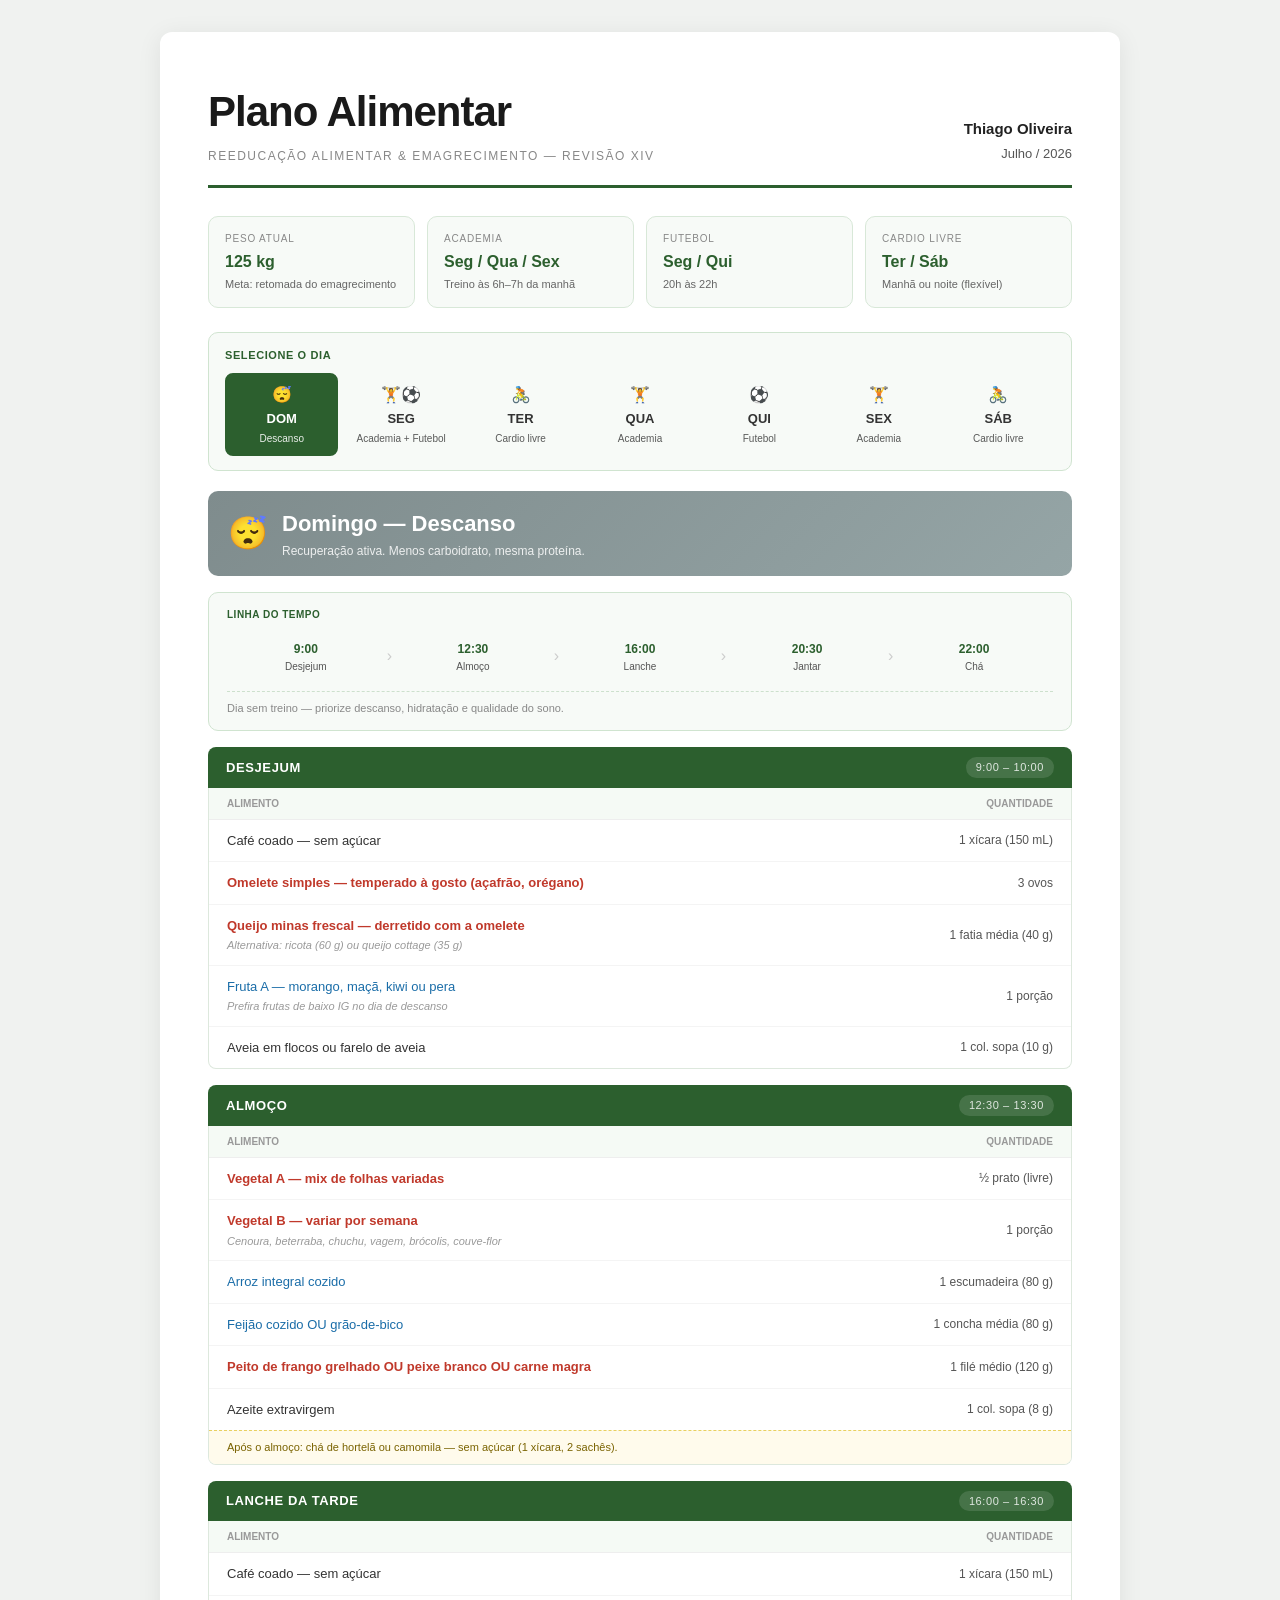
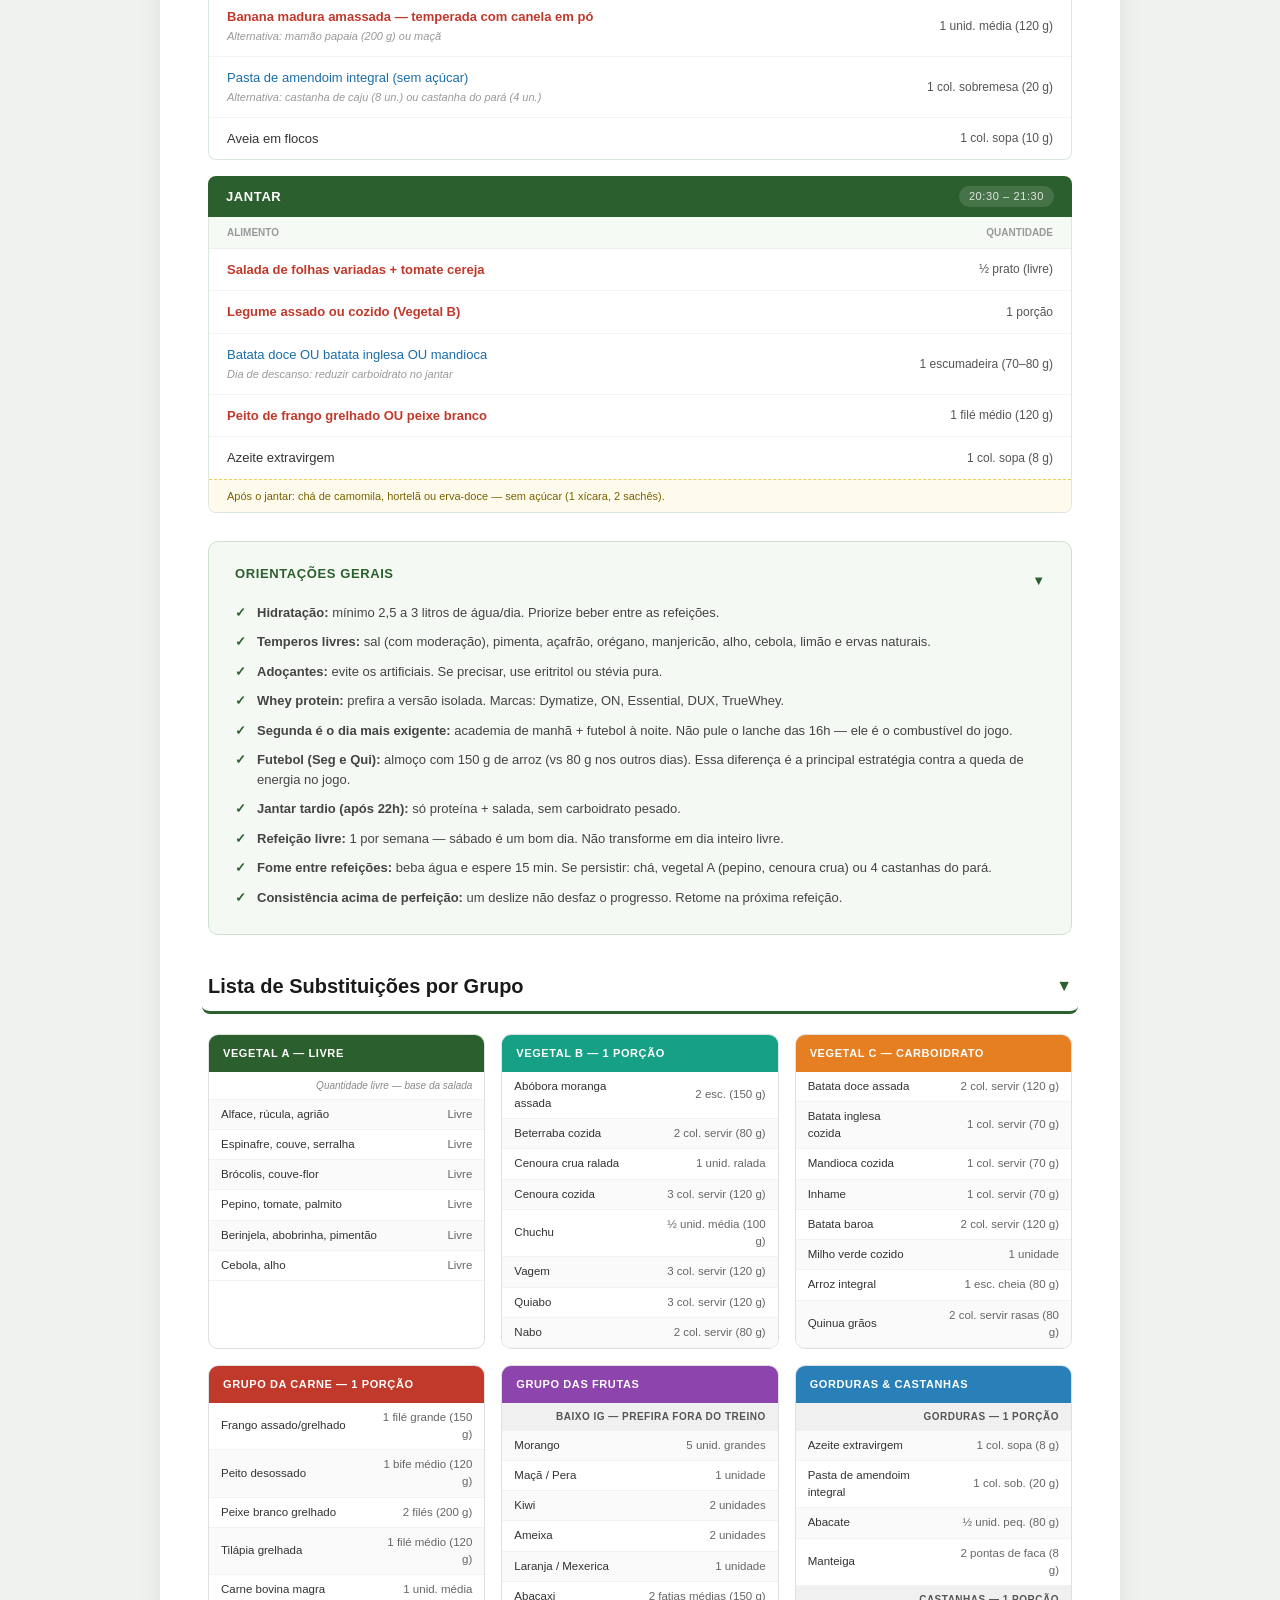
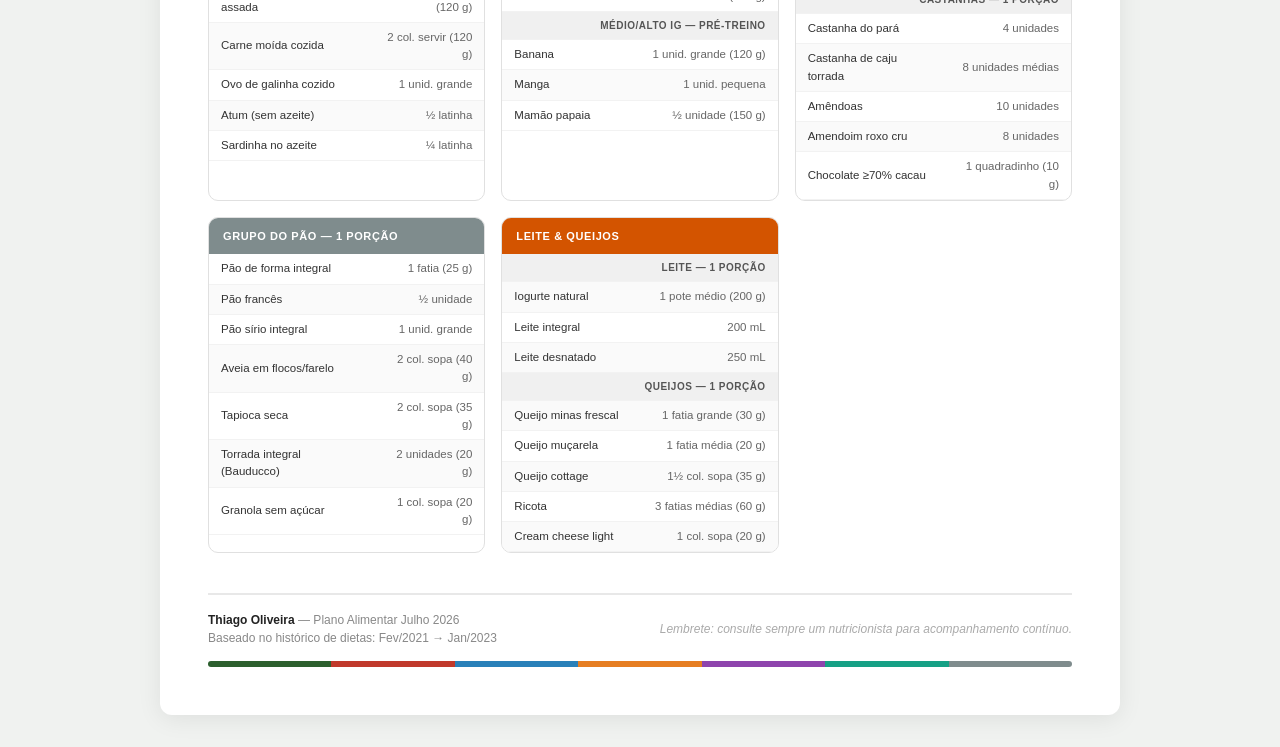
==== commit 314a86d3: "feat: make guidance sections collapsible Co-authored-by: Cursor <cursoragent@cursor.com>" ====
--- a/plano-alimentar-jul2026.html
+++ b/plano-alimentar-jul2026.html
@@ -195,6 +195,14 @@
         .color-bar { display: flex; height: 6px; border-radius: 3px; overflow: hidden; margin-top: 14px; }
         .color-bar div { flex: 1; }
 
+        /* ── Colapsável ── */
+        .coll-hd { cursor: pointer; display: flex; justify-content: space-between; align-items: center; user-select: none; border-radius: 8px; padding: 4px 6px; margin: -4px -6px; }
+        .coll-hd:hover { background: rgba(44,95,46,0.06); }
+        .coll-icon { font-size: 13px; color: #2c5f2e; transition: transform 0.2s; flex-shrink: 0; margin-left: 10px; }
+        .collapsible-section.collapsed .coll-body { display: none; }
+        .collapsible-section.collapsed .coll-icon { transform: rotate(-90deg); }
+        .coll-hd .coll-label { font-size: 11px; color: #888; font-weight: 400; text-transform: none; letter-spacing: 0; margin-left: 10px; }
+
         @media print {
             .semana-grid { display: none; }
             .day-plan { display: block !important; }
@@ -892,9 +900,12 @@
     </div>
 
     <!-- ═══════════════════════ ORIENTAÇÕES ═══════════════════════ -->
-    <div class="obs">
-        <h3>Orientações Gerais</h3>
-        <ul>
+    <div class="obs collapsible-section">
+        <div class="coll-hd" onclick="toggleSection(this)">
+            <h3>Orientações Gerais</h3>
+            <span class="coll-icon">▼</span>
+        </div>
+        <div class="coll-body"><ul>
             <li><strong>Hidratação:</strong> mínimo 2,5 a 3 litros de água/dia. Priorize beber entre as refeições.</li>
             <li><strong>Temperos livres:</strong> sal (com moderação), pimenta, açafrão, orégano, manjericão, alho, cebola, limão e ervas naturais.</li>
             <li><strong>Adoçantes:</strong> evite os artificiais. Se precisar, use eritritol ou stévia pura.</li>
@@ -905,13 +916,16 @@
             <li><strong>Refeição livre:</strong> 1 por semana — sábado é um bom dia. Não transforme em dia inteiro livre.</li>
             <li><strong>Fome entre refeições:</strong> beba água e espere 15 min. Se persistir: chá, vegetal A (pepino, cenoura crua) ou 4 castanhas do pará.</li>
             <li><strong>Consistência acima de perfeição:</strong> um deslize não desfaz o progresso. Retome na próxima refeição.</li>
-        </ul>
+        </ul></div>
     </div>
 
     <!-- ═══════════════════════ SUBSTITUIÇÕES ═══════════════════════ -->
-    <div class="subs">
-        <h2>Lista de Substituições por Grupo</h2>
-        <div class="sub-grid">
+    <div class="subs collapsible-section">
+        <div class="coll-hd" onclick="toggleSection(this)" style="border-bottom: 3px solid #2c5f2e; padding-bottom: 10px; margin-bottom: 0;">
+            <h2 style="margin:0; border:none; padding:0;">Lista de Substituições por Grupo</h2>
+            <span class="coll-icon" style="font-size:16px;">▼</span>
+        </div>
+        <div class="coll-body" style="padding-top:20px;"><div class="sub-grid">
             <div class="sub-card">
                 <div class="sub-head g1">Vegetal A — Livre</div>
                 <table>
@@ -1023,7 +1037,7 @@
                     <tr><td>Cream cheese light</td><td>1 col. sopa (20 g)</td></tr>
                 </table>
             </div>
-        </div>
+        </div></div>
     </div>
 
     <!-- Footer -->
@@ -1050,6 +1064,10 @@
 </div>
 
 <script>
+    function toggleSection(hd) {
+        hd.closest('.collapsible-section').classList.toggle('collapsed');
+    }
+
     const days = ['dom','seg','ter','qua','qui','sex','sab'];
 
     function showDay(id, jsDay) {
